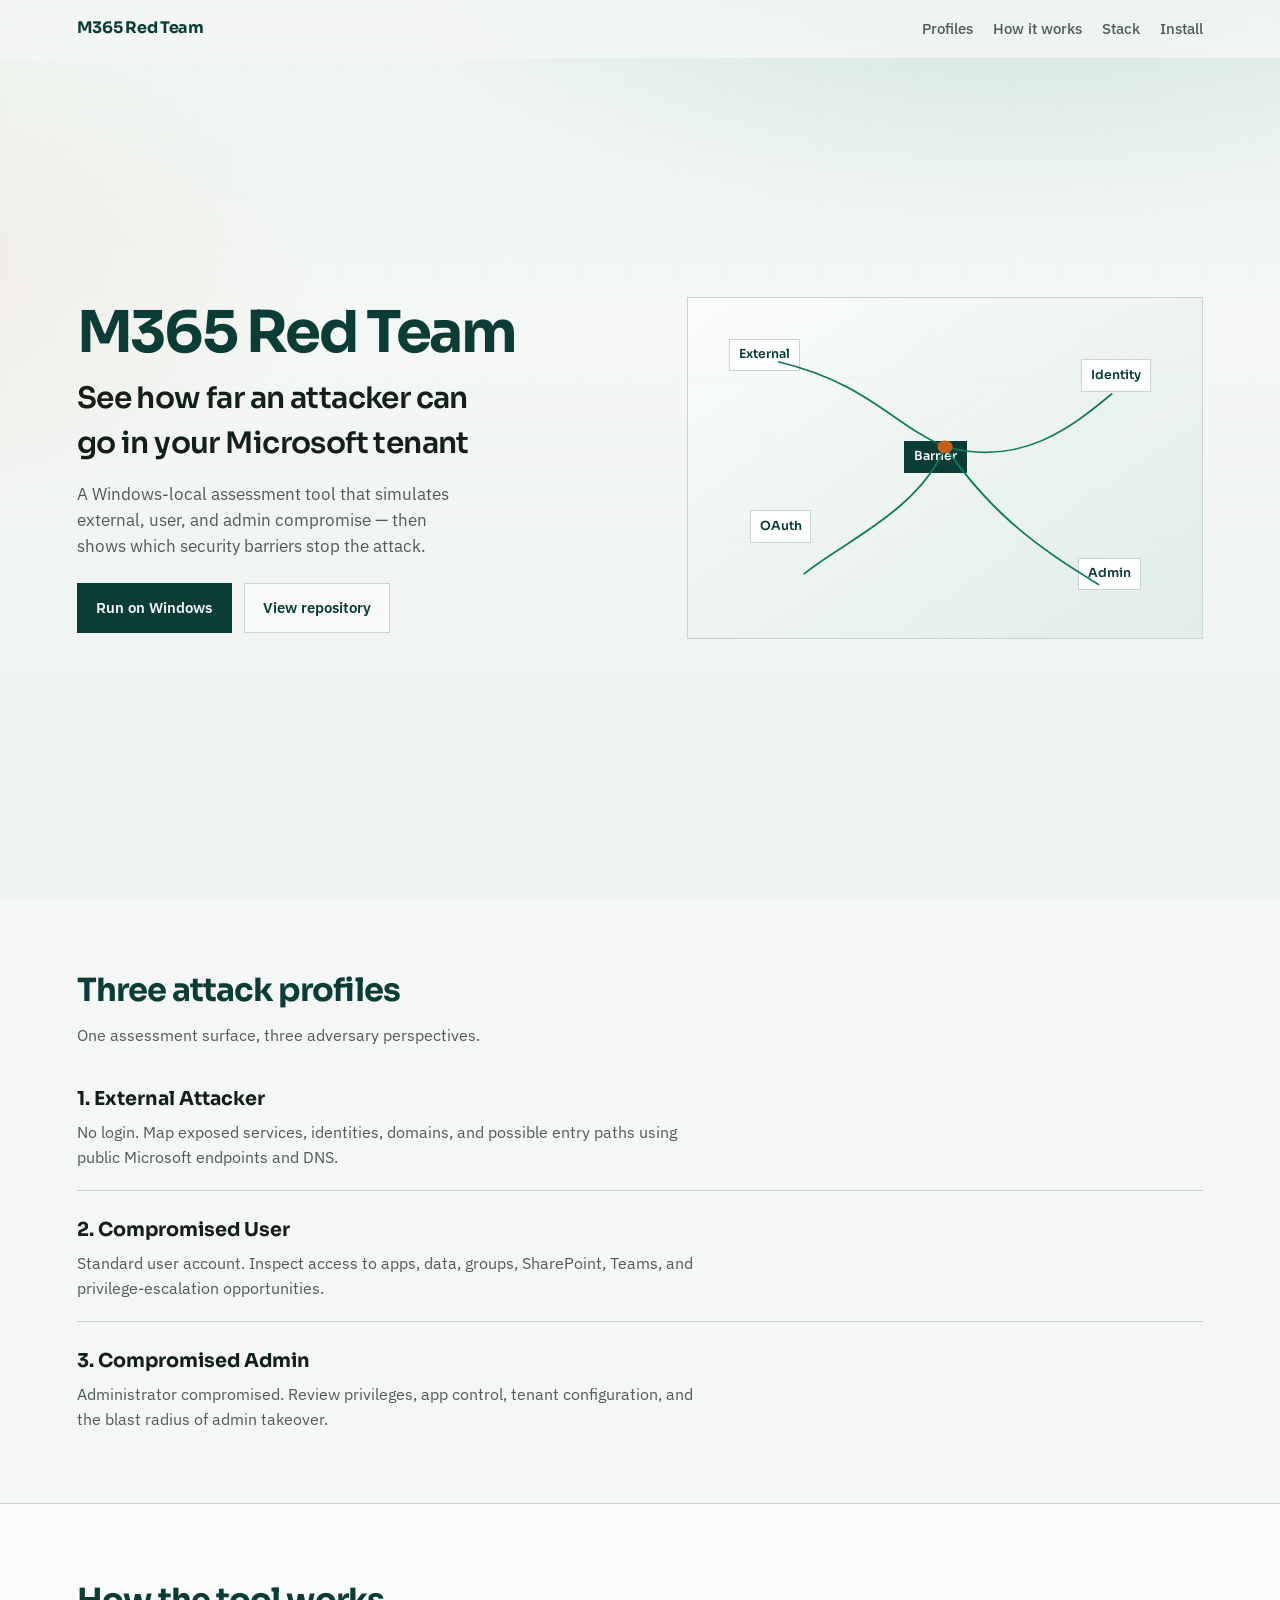
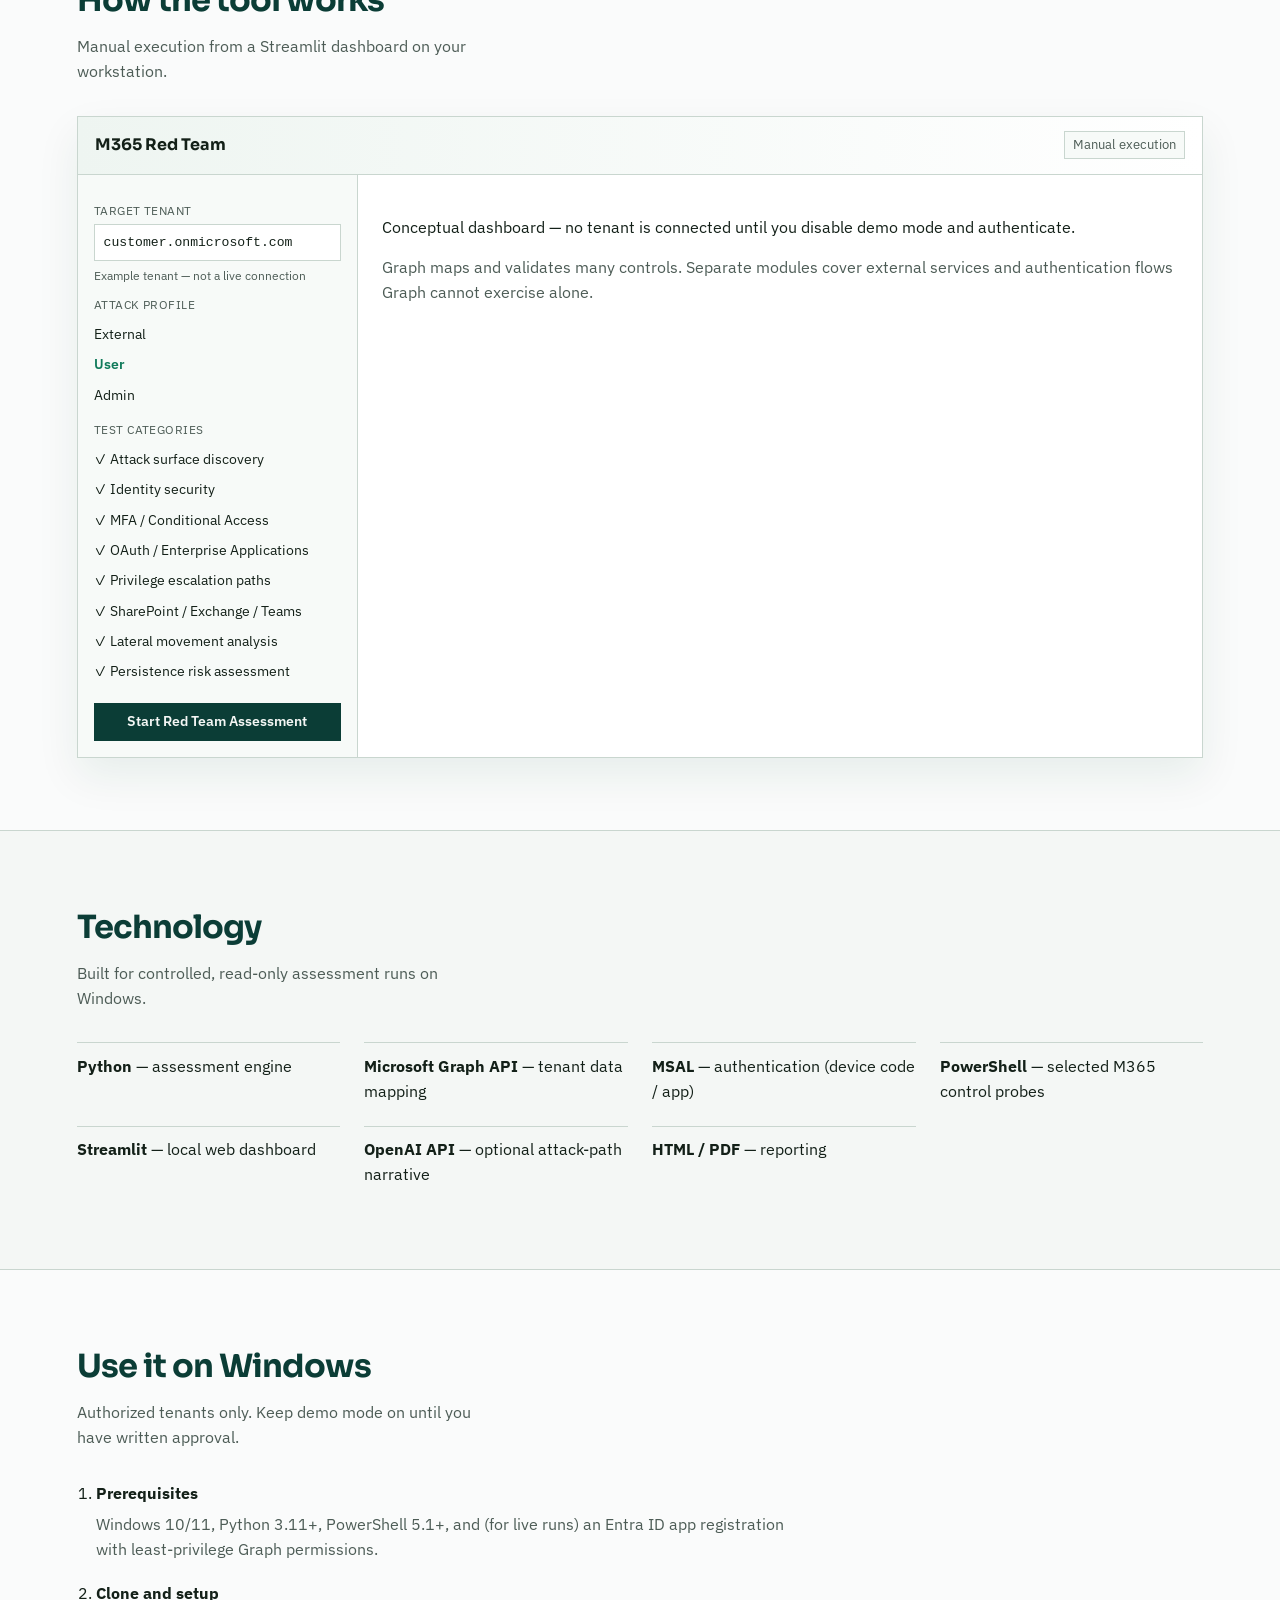
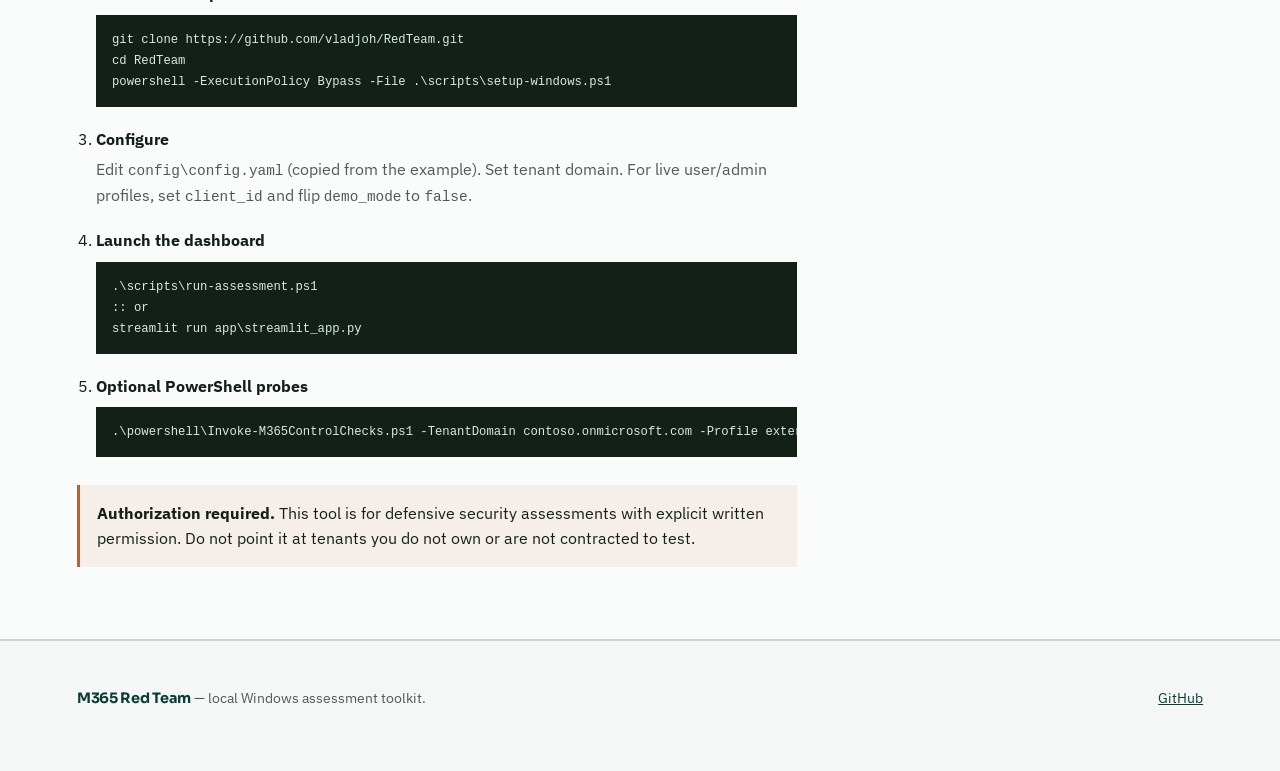
==== docs/index.html @ f0e82fed "Add M365 Red Team assessment tool and GitHub Pages docs Windows-local Streamlit dashboard with Exter" ====
<!DOCTYPE html>
<html lang="en">
<head>
  <meta charset="utf-8" />
  <meta name="viewport" content="width=device-width, initial-scale=1" />
  <title>M365 Red Team — Microsoft 365 Attack-Path Assessment</title>
  <meta name="description" content="Authorized Microsoft 365 red team assessment tool. External, compromised user, and compromised admin perspectives. Runs locally on Windows." />
  <link rel="preconnect" href="https://fonts.googleapis.com" />
  <link rel="preconnect" href="https://fonts.gstatic.com" crossorigin />
  <link href="https://fonts.googleapis.com/css2?family=Sora:wght@500;600;700&family=IBM+Plex+Sans:wght@400;500;600&display=swap" rel="stylesheet" />
  <link rel="stylesheet" href="styles.css" />
</head>
<body>
  <div class="atmosphere" aria-hidden="true"></div>

  <header class="site-header">
    <a class="logo" href="#top">M365 Red Team</a>
    <nav>
      <a href="#profiles">Profiles</a>
      <a href="#how">How it works</a>
      <a href="#stack">Stack</a>
      <a href="#install">Install</a>
    </nav>
  </header>

  <main id="top">
    <section class="hero">
      <div class="hero-copy">
        <p class="brand-mark">M365 Red Team</p>
        <h1>See how far an attacker can go in your Microsoft tenant</h1>
        <p class="lede">
          A Windows-local assessment tool that simulates external, user, and admin compromise —
          then shows which security barriers stop the attack.
        </p>
        <div class="cta-row">
          <a class="btn primary" href="#install">Run on Windows</a>
          <a class="btn ghost" href="https://github.com/vladjoh/RedTeam">View repository</a>
        </div>
      </div>
      <div class="hero-visual" role="img" aria-label="Abstract map of Microsoft 365 attack paths across identity, apps, and collaboration">
        <div class="viz-grid">
          <span class="node n1">External</span>
          <span class="node n2">Identity</span>
          <span class="node n3">OAuth</span>
          <span class="node n4">Admin</span>
          <span class="node n5">Barrier</span>
          <svg class="viz-lines" viewBox="0 0 400 320" preserveAspectRatio="none" aria-hidden="true">
            <path d="M70 60 C140 80, 160 120, 200 140" />
            <path d="M200 140 C260 160, 300 120, 330 90" />
            <path d="M200 140 C180 200, 120 230, 90 260" />
            <path d="M200 140 C240 210, 280 240, 320 270" />
            <circle cx="200" cy="140" r="6" />
          </svg>
        </div>
      </div>
    </section>

    <section id="profiles" class="section">
      <h2>Three attack profiles</h2>
      <p class="section-lede">One assessment surface, three adversary perspectives.</p>
      <div class="profile-rows">
        <article class="profile">
          <h3>1. External Attacker</h3>
          <p>No login. Map exposed services, identities, domains, and possible entry paths using public Microsoft endpoints and DNS.</p>
        </article>
        <article class="profile">
          <h3>2. Compromised User</h3>
          <p>Standard user account. Inspect access to apps, data, groups, SharePoint, Teams, and privilege-escalation opportunities.</p>
        </article>
        <article class="profile">
          <h3>3. Compromised Admin</h3>
          <p>Administrator compromised. Review privileges, app control, tenant configuration, and the blast radius of admin takeover.</p>
        </article>
      </div>
    </section>

    <section id="how" class="section section-alt">
      <h2>How the tool works</h2>
      <p class="section-lede">Manual execution from a Streamlit dashboard on your workstation.</p>
      <div class="dashboard-mock" aria-label="Conceptual dashboard layout">
        <div class="mock-top">
          <strong>M365 Red Team</strong>
          <span class="mock-badge">Manual execution</span>
        </div>
        <div class="mock-body">
          <aside>
            <label>Target tenant</label>
            <div class="mock-input">customer.onmicrosoft.com</div>
            <p class="mock-hint">Example tenant — not a live connection</p>
            <label>Attack profile</label>
            <ul class="mock-profiles">
              <li>External</li>
              <li class="on">User</li>
              <li>Admin</li>
            </ul>
            <label>Test categories</label>
            <ul class="mock-cats">
              <li>✓ Attack surface discovery</li>
              <li>✓ Identity security</li>
              <li>✓ MFA / Conditional Access</li>
              <li>✓ OAuth / Enterprise Applications</li>
              <li>✓ Privilege escalation paths</li>
              <li>✓ SharePoint / Exchange / Teams</li>
              <li>✓ Lateral movement analysis</li>
              <li>✓ Persistence risk assessment</li>
            </ul>
            <div class="mock-cta">Start Red Team Assessment</div>
          </aside>
          <div class="mock-main">
            <p>Conceptual dashboard — no tenant is connected until you disable demo mode and authenticate.</p>
            <p class="muted">Graph maps and validates many controls. Separate modules cover external services and authentication flows Graph cannot exercise alone.</p>
          </div>
        </div>
      </div>
    </section>

    <section id="stack" class="section">
      <h2>Technology</h2>
      <p class="section-lede">Built for controlled, read-only assessment runs on Windows.</p>
      <ul class="tech-list">
        <li><strong>Python</strong> — assessment engine</li>
        <li><strong>Microsoft Graph API</strong> — tenant data mapping</li>
        <li><strong>MSAL</strong> — authentication (device code / app)</li>
        <li><strong>PowerShell</strong> — selected M365 control probes</li>
        <li><strong>Streamlit</strong> — local web dashboard</li>
        <li><strong>OpenAI API</strong> — optional attack-path narrative</li>
        <li><strong>HTML / PDF</strong> — reporting</li>
      </ul>
    </section>

    <section id="install" class="section section-alt">
      <h2>Use it on Windows</h2>
      <p class="section-lede">Authorized tenants only. Keep demo mode on until you have written approval.</p>
      <ol class="steps">
        <li>
          <strong>Prerequisites</strong>
          <p>Windows 10/11, Python 3.11+, PowerShell 5.1+, and (for live runs) an Entra ID app registration with least-privilege Graph permissions.</p>
        </li>
        <li>
          <strong>Clone and setup</strong>
          <pre><code>git clone https://github.com/vladjoh/RedTeam.git
cd RedTeam
powershell -ExecutionPolicy Bypass -File .\scripts\setup-windows.ps1</code></pre>
        </li>
        <li>
          <strong>Configure</strong>
          <p>Edit <code>config\config.yaml</code> (copied from the example). Set tenant domain. For live user/admin profiles, set <code>client_id</code> and flip <code>demo_mode</code> to <code>false</code>.</p>
        </li>
        <li>
          <strong>Launch the dashboard</strong>
          <pre><code>.\scripts\run-assessment.ps1
:: or
streamlit run app\streamlit_app.py</code></pre>
        </li>
        <li>
          <strong>Optional PowerShell probes</strong>
          <pre><code>.\powershell\Invoke-M365ControlChecks.ps1 -TenantDomain contoso.onmicrosoft.com -Profile external</code></pre>
        </li>
      </ol>
      <div class="notice">
        <strong>Authorization required.</strong> This tool is for defensive security assessments with explicit written permission.
        Do not point it at tenants you do not own or are not contracted to test.
      </div>
    </section>
  </main>

  <footer class="site-footer">
    <p><span class="logo">M365 Red Team</span> — local Windows assessment toolkit.</p>
    <p><a href="https://github.com/vladjoh/RedTeam">GitHub</a></p>
  </footer>

  <script src="main.js"></script>
</body>
</html>
---- docs/styles.css ----
:root {
  --ink: #132018;
  --muted: #4d5c56;
  --paper: #f4f7f5;
  --panel: #ffffff;
  --line: #c9d6cf;
  --accent: #0f7a5a;
  --accent-deep: #0b3d36;
  --signal: #c45f1a;
  --hero-wash: #dfece6;
  --shadow: 0 18px 40px rgba(11, 61, 54, 0.08);
  --font-display: "Sora", system-ui, sans-serif;
  --font-body: "IBM Plex Sans", system-ui, sans-serif;
}

*,
*::before,
*::after { box-sizing: border-box; }

html { scroll-behavior: smooth; }

body {
  margin: 0;
  font-family: var(--font-body);
  color: var(--ink);
  background: var(--paper);
  line-height: 1.55;
}

.atmosphere {
  position: fixed;
  inset: 0;
  z-index: -1;
  background:
    radial-gradient(1200px 600px at 80% -10%, rgba(15, 122, 90, 0.16), transparent 55%),
    radial-gradient(900px 500px at -10% 30%, rgba(196, 95, 26, 0.08), transparent 50%),
    linear-gradient(180deg, #eef5f1 0%, var(--paper) 35%, #eef2f0 100%);
  pointer-events: none;
}

.atmosphere::after {
  content: "";
  position: absolute;
  inset: 0;
  opacity: 0.35;
  background-image:
    linear-gradient(rgba(11, 61, 54, 0.04) 1px, transparent 1px),
    linear-gradient(90deg, rgba(11, 61, 54, 0.04) 1px, transparent 1px);
  background-size: 48px 48px;
  mask-image: linear-gradient(180deg, #000 0%, transparent 70%);
}

a { color: var(--accent-deep); }

.site-header {
  display: flex;
  align-items: center;
  justify-content: space-between;
  gap: 1rem;
  padding: 1rem 6vw;
  position: sticky;
  top: 0;
  backdrop-filter: blur(10px);
  background: rgba(244, 247, 245, 0.82);
  border-bottom: 1px solid transparent;
  z-index: 10;
  transition: border-color 0.25s ease, background 0.25s ease;
}

.site-header.is-scrolled {
  border-bottom-color: var(--line);
  background: rgba(244, 247, 245, 0.94);
}

.logo {
  font-family: var(--font-display);
  font-weight: 700;
  text-decoration: none;
  color: var(--accent-deep);
  letter-spacing: -0.02em;
}

.site-header nav {
  display: flex;
  gap: 1.25rem;
  flex-wrap: wrap;
}

.site-header nav a {
  text-decoration: none;
  color: var(--muted);
  font-size: 0.95rem;
  font-weight: 500;
}

.site-header nav a:hover { color: var(--accent-deep); }

.hero {
  min-height: calc(100vh - 4rem);
  display: grid;
  grid-template-columns: 1.05fr 0.95fr;
  gap: 2.5rem;
  align-items: center;
  padding: 3rem 6vw 4rem;
}

.brand-mark {
  font-family: var(--font-display);
  font-weight: 700;
  font-size: clamp(2.4rem, 5vw, 3.6rem);
  letter-spacing: -0.04em;
  color: var(--accent-deep);
  margin: 0 0 0.75rem;
  line-height: 1.05;
  animation: rise 0.7s ease both;
}

.hero h1 {
  font-family: var(--font-display);
  font-size: clamp(1.35rem, 2.4vw, 1.85rem);
  font-weight: 600;
  letter-spacing: -0.02em;
  margin: 0 0 0.85rem;
  max-width: 18ch;
  animation: rise 0.7s ease 0.08s both;
}

.lede {
  font-size: 1.05rem;
  color: var(--muted);
  max-width: 38ch;
  margin: 0 0 1.5rem;
  animation: rise 0.7s ease 0.16s both;
}

.cta-row {
  display: flex;
  flex-wrap: wrap;
  gap: 0.75rem;
  animation: rise 0.7s ease 0.24s both;
}

.btn {
  display: inline-flex;
  align-items: center;
  justify-content: center;
  padding: 0.75rem 1.15rem;
  text-decoration: none;
  font-weight: 600;
  font-size: 0.95rem;
  border: 1px solid transparent;
  transition: transform 0.2s ease, background 0.2s ease, color 0.2s ease;
}

.btn:hover { transform: translateY(-1px); }

.btn.primary {
  background: var(--accent-deep);
  color: #f4f7f5;
}

.btn.primary:hover { background: var(--accent); }

.btn.ghost {
  border-color: var(--line);
  color: var(--accent-deep);
  background: rgba(255, 255, 255, 0.55);
}

.hero-visual {
  min-height: 340px;
  background:
    linear-gradient(145deg, rgba(255, 255, 255, 0.55), rgba(223, 236, 230, 0.9)),
    url("data:image/svg+xml,%3Csvg xmlns='http://www.w3.org/2000/svg' width='160' height='160' viewBox='0 0 160 160'%3E%3Cpath fill='none' stroke='%230b3d36' stroke-opacity='0.08' d='M0 80h160M80 0v160'/%3E%3C/svg%3E");
  border: 1px solid var(--line);
  position: relative;
  overflow: hidden;
  animation: fade-in 1s ease 0.2s both;
}

.viz-grid {
  position: relative;
  height: 100%;
  min-height: 340px;
  padding: 1.5rem;
}

.viz-lines {
  position: absolute;
  inset: 0;
  width: 100%;
  height: 100%;
}

.viz-lines path {
  fill: none;
  stroke: var(--accent);
  stroke-width: 1.5;
  stroke-dasharray: 220;
  stroke-dashoffset: 220;
  animation: draw 1.6s ease forwards 0.4s;
}

.viz-lines circle {
  fill: var(--signal);
  animation: pulse 2.4s ease-in-out infinite;
}

.node {
  position: absolute;
  font-family: var(--font-display);
  font-size: 0.78rem;
  font-weight: 600;
  padding: 0.35rem 0.55rem;
  background: var(--panel);
  border: 1px solid var(--line);
  color: var(--accent-deep);
  animation: rise 0.6s ease both;
}

.n1 { top: 12%; left: 8%; animation-delay: 0.35s; }
.n2 { top: 18%; right: 10%; animation-delay: 0.45s; }
.n3 { bottom: 28%; left: 12%; animation-delay: 0.55s; }
.n4 { bottom: 14%; right: 12%; animation-delay: 0.65s; }
.n5 {
  top: 42%;
  left: 42%;
  background: var(--accent-deep);
  color: #f4f7f5;
  border-color: var(--accent-deep);
  animation-delay: 0.5s;
}

.section {
  padding: 4.5rem 6vw;
}

.section-alt {
  background: rgba(255, 255, 255, 0.55);
  border-block: 1px solid var(--line);
}

.section h2 {
  font-family: var(--font-display);
  font-size: clamp(1.6rem, 3vw, 2rem);
  letter-spacing: -0.03em;
  margin: 0 0 0.5rem;
  color: var(--accent-deep);
}

.section-lede {
  color: var(--muted);
  max-width: 42ch;
  margin: 0 0 2rem;
}

.profile-rows {
  display: grid;
  gap: 1.25rem;
}

.profile {
  padding: 0.25rem 0 1.25rem;
  border-bottom: 1px solid var(--line);
}

.profile:last-child { border-bottom: 0; padding-bottom: 0; }

.profile h3 {
  font-family: var(--font-display);
  font-size: 1.2rem;
  margin: 0 0 0.4rem;
}

.profile p {
  margin: 0;
  color: var(--muted);
  max-width: 62ch;
}

.dashboard-mock {
  border: 1px solid var(--line);
  background: var(--panel);
  box-shadow: var(--shadow);
  overflow: hidden;
}

.mock-top {
  display: flex;
  justify-content: space-between;
  align-items: center;
  gap: 1rem;
  padding: 0.9rem 1.1rem;
  border-bottom: 1px solid var(--line);
  background: linear-gradient(90deg, #eef5f1, #fff);
  font-family: var(--font-display);
}

.mock-badge {
  font-family: var(--font-body);
  font-size: 0.8rem;
  color: var(--muted);
  border: 1px solid var(--line);
  padding: 0.2rem 0.5rem;
  background: #f7faf8;
}

.mock-body {
  display: grid;
  grid-template-columns: 280px 1fr;
  min-height: 320px;
}

.mock-body aside {
  padding: 1rem;
  border-right: 1px solid var(--line);
  background: #f7faf8;
  font-size: 0.9rem;
}

.mock-body label {
  display: block;
  font-size: 0.72rem;
  text-transform: uppercase;
  letter-spacing: 0.04em;
  color: var(--muted);
  margin: 0.7rem 0 0.3rem;
}

.mock-input {
  border: 1px solid var(--line);
  background: #fff;
  padding: 0.45rem 0.55rem;
  font-family: ui-monospace, monospace;
  font-size: 0.82rem;
}

.mock-hint {
  font-size: 0.75rem;
  color: var(--muted);
  margin: 0.35rem 0 0;
}

.mock-profiles,
.mock-cats {
  list-style: none;
  padding: 0;
  margin: 0.25rem 0 0;
}

.mock-profiles li,
.mock-cats li {
  padding: 0.25rem 0;
}

.mock-profiles .on {
  font-weight: 600;
  color: var(--accent);
}

.mock-cta {
  margin-top: 1rem;
  text-align: center;
  background: var(--accent-deep);
  color: #f4f7f5;
  padding: 0.55rem;
  font-weight: 600;
  font-size: 0.85rem;
}

.mock-main {
  padding: 1.5rem;
}

.mock-main .muted { color: var(--muted); }

.tech-list {
  list-style: none;
  padding: 0;
  margin: 0;
  display: grid;
  grid-template-columns: repeat(auto-fit, minmax(220px, 1fr));
  gap: 0.75rem 1.5rem;
}

.tech-list li {
  padding: 0.65rem 0;
  border-top: 1px solid var(--line);
}

.steps {
  margin: 0;
  padding-left: 1.2rem;
  max-width: 720px;
}

.steps li { margin-bottom: 1.25rem; }

.steps p { margin: 0.35rem 0 0; color: var(--muted); }

pre {
  background: #132018;
  color: #d7ebe2;
  padding: 0.9rem 1rem;
  overflow-x: auto;
  font-size: 0.85rem;
  margin: 0.55rem 0 0;
}

code {
  font-family: ui-monospace, "Cascadia Code", monospace;
  font-size: 0.9em;
}

.notice {
  margin-top: 1.75rem;
  padding: 1rem 1.1rem;
  border-left: 3px solid var(--signal);
  background: rgba(196, 95, 26, 0.08);
  max-width: 720px;
}

.site-footer {
  padding: 2rem 6vw 3rem;
  border-top: 1px solid var(--line);
  display: flex;
  justify-content: space-between;
  gap: 1rem;
  flex-wrap: wrap;
  color: var(--muted);
  font-size: 0.9rem;
}

.site-footer .logo { color: var(--accent-deep); }

@keyframes rise {
  from { opacity: 0; transform: translateY(12px); }
  to { opacity: 1; transform: translateY(0); }
}

@keyframes fade-in {
  from { opacity: 0; }
  to { opacity: 1; }
}

@keyframes draw {
  to { stroke-dashoffset: 0; }
}

@keyframes pulse {
  0%, 100% { transform: scale(1); opacity: 1; }
  50% { transform: scale(1.35); opacity: 0.7; }
}

@media (max-width: 900px) {
  .hero {
    grid-template-columns: 1fr;
    min-height: auto;
    padding-top: 2rem;
  }
  .hero h1 { max-width: none; }
  .mock-body { grid-template-columns: 1fr; }
  .mock-body aside { border-right: 0; border-bottom: 1px solid var(--line); }
}

@media (max-width: 600px) {
  .site-header { padding: 0.85rem 5vw; }
  .site-header nav { display: none; }
  .hero, .section, .site-footer { padding-left: 5vw; padding-right: 5vw; }
}
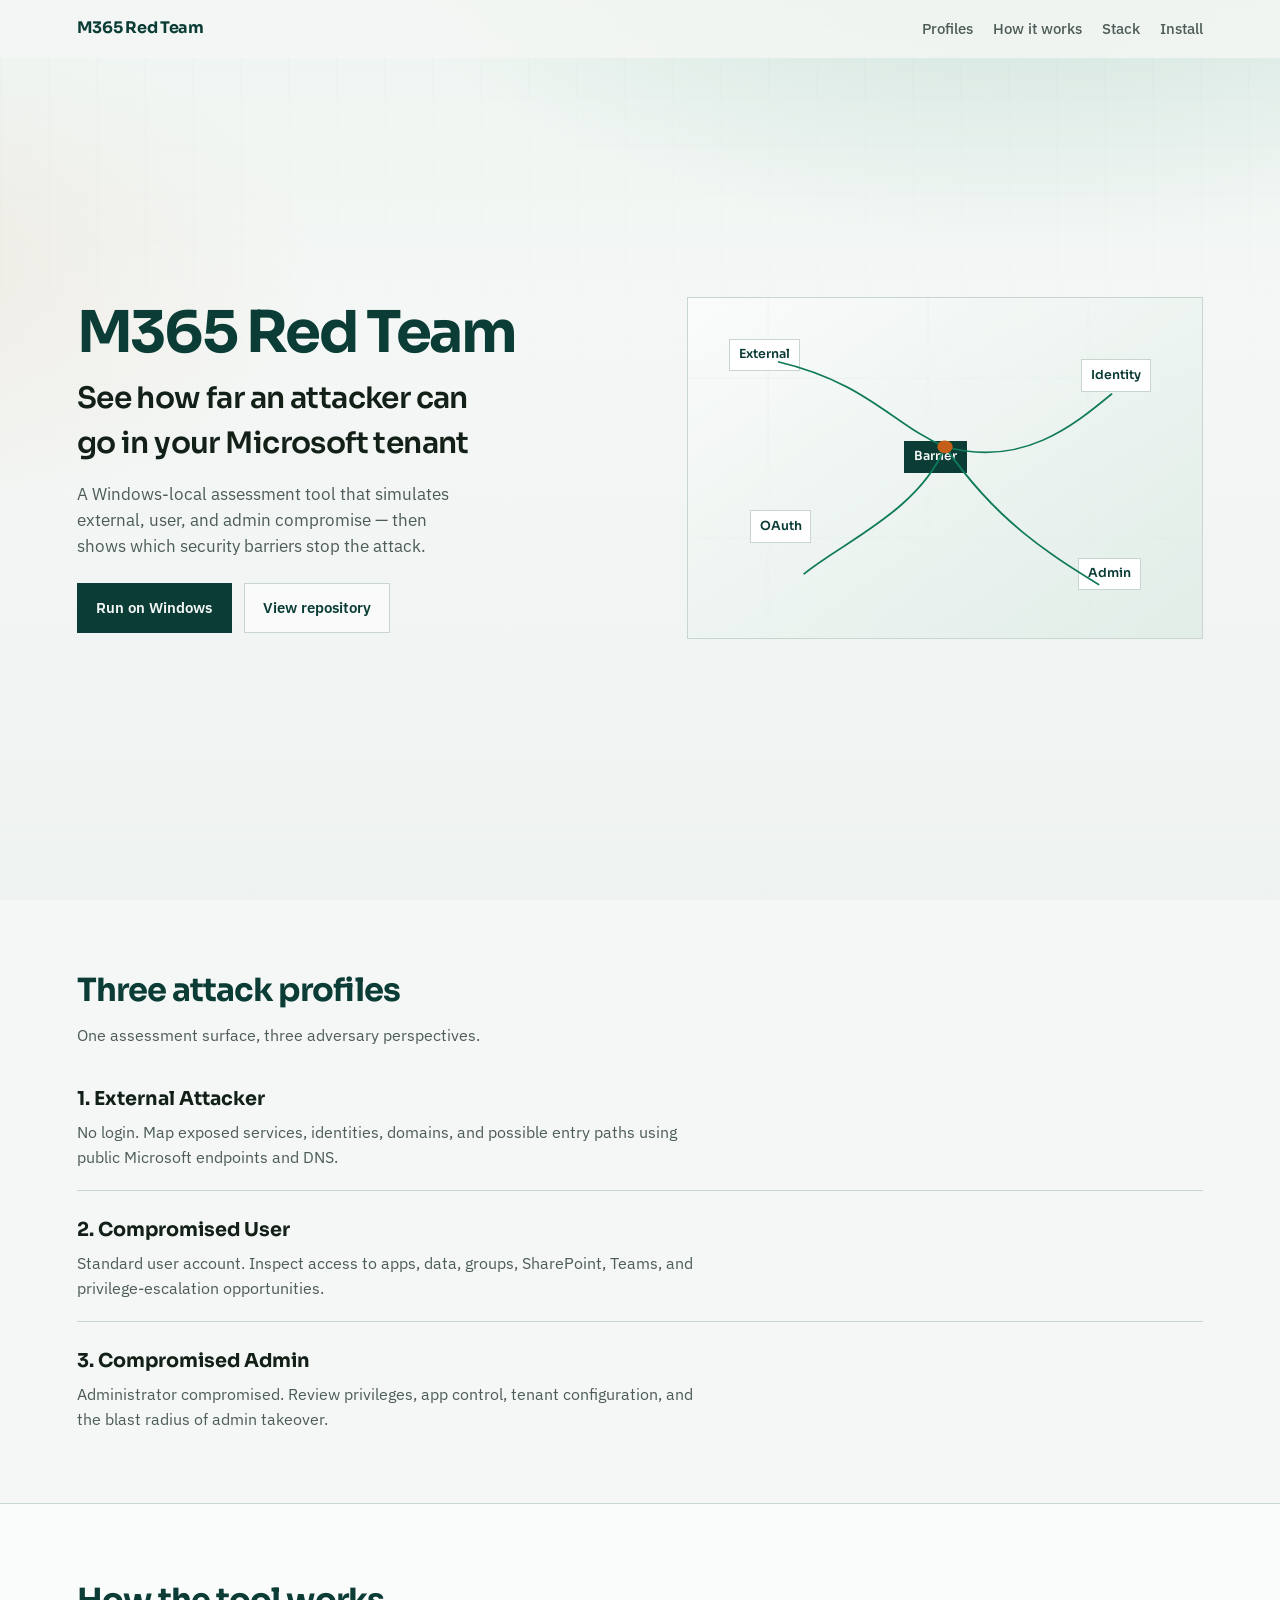
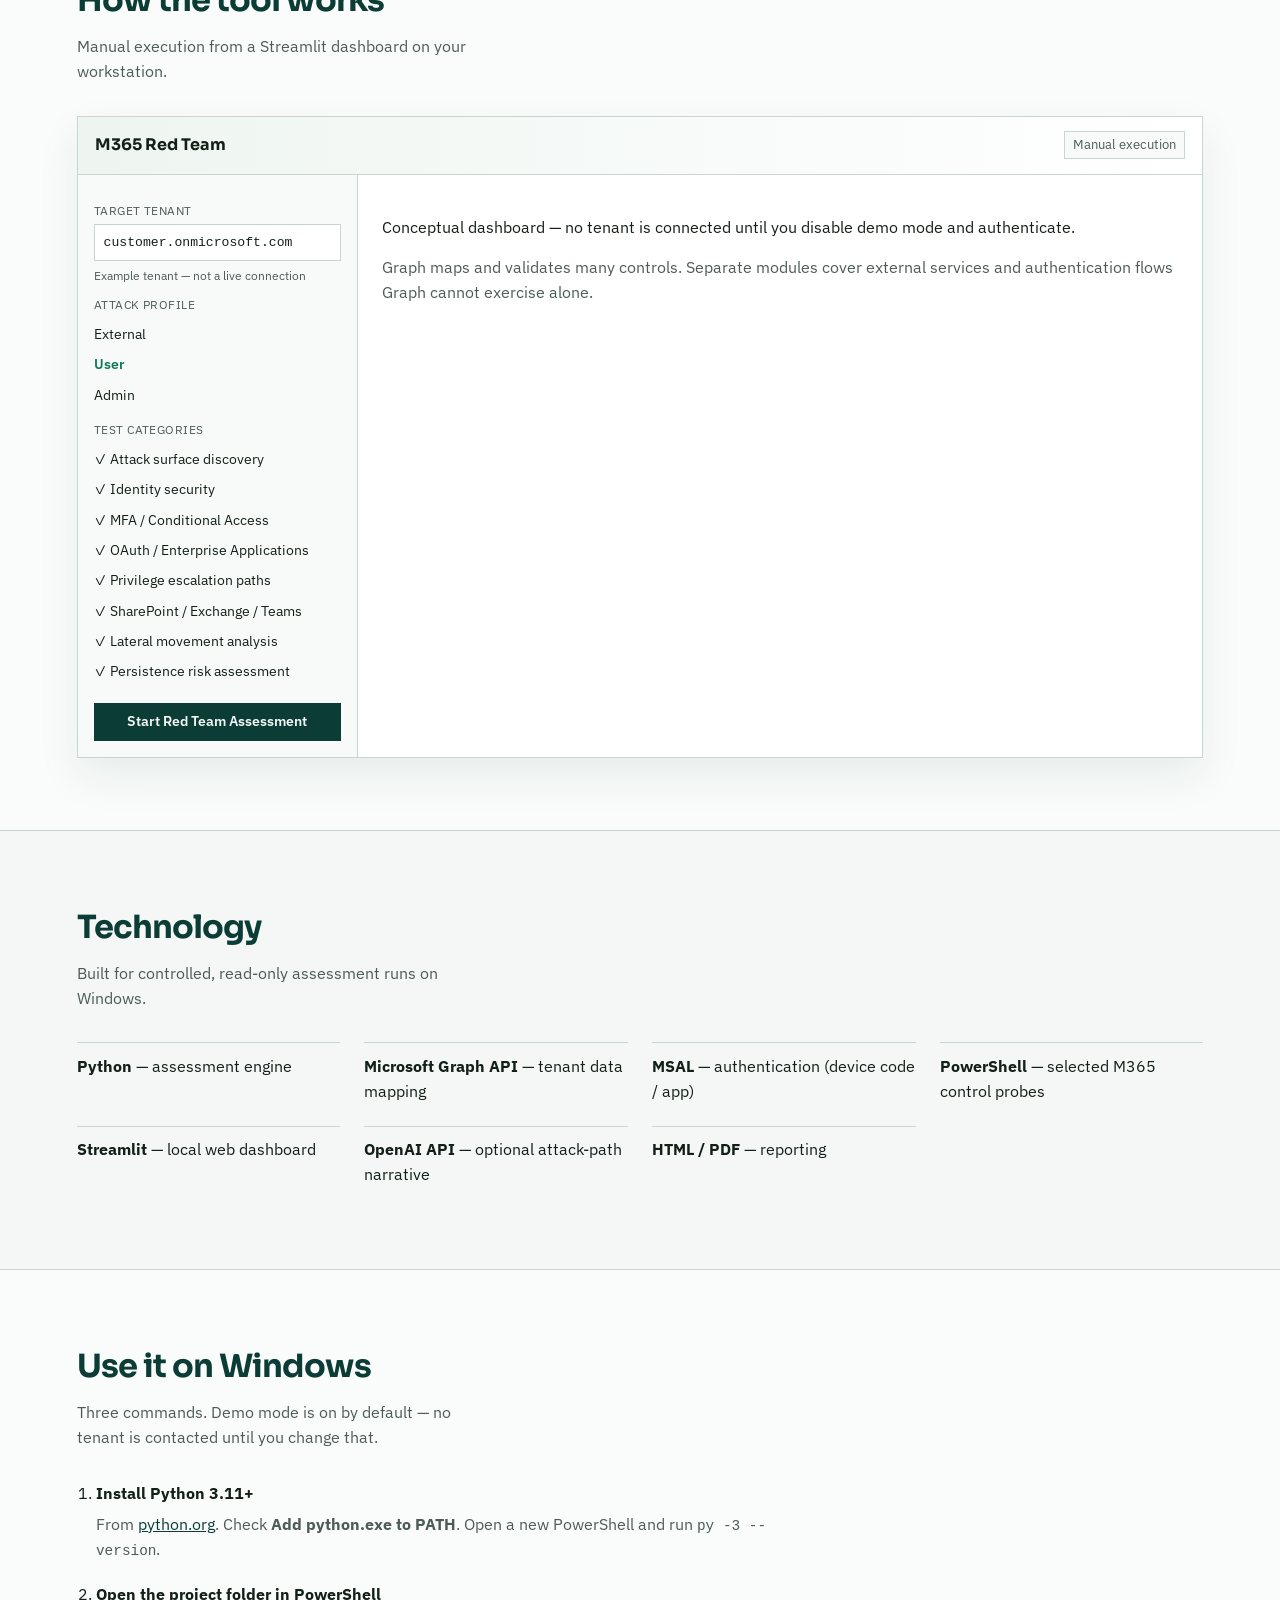
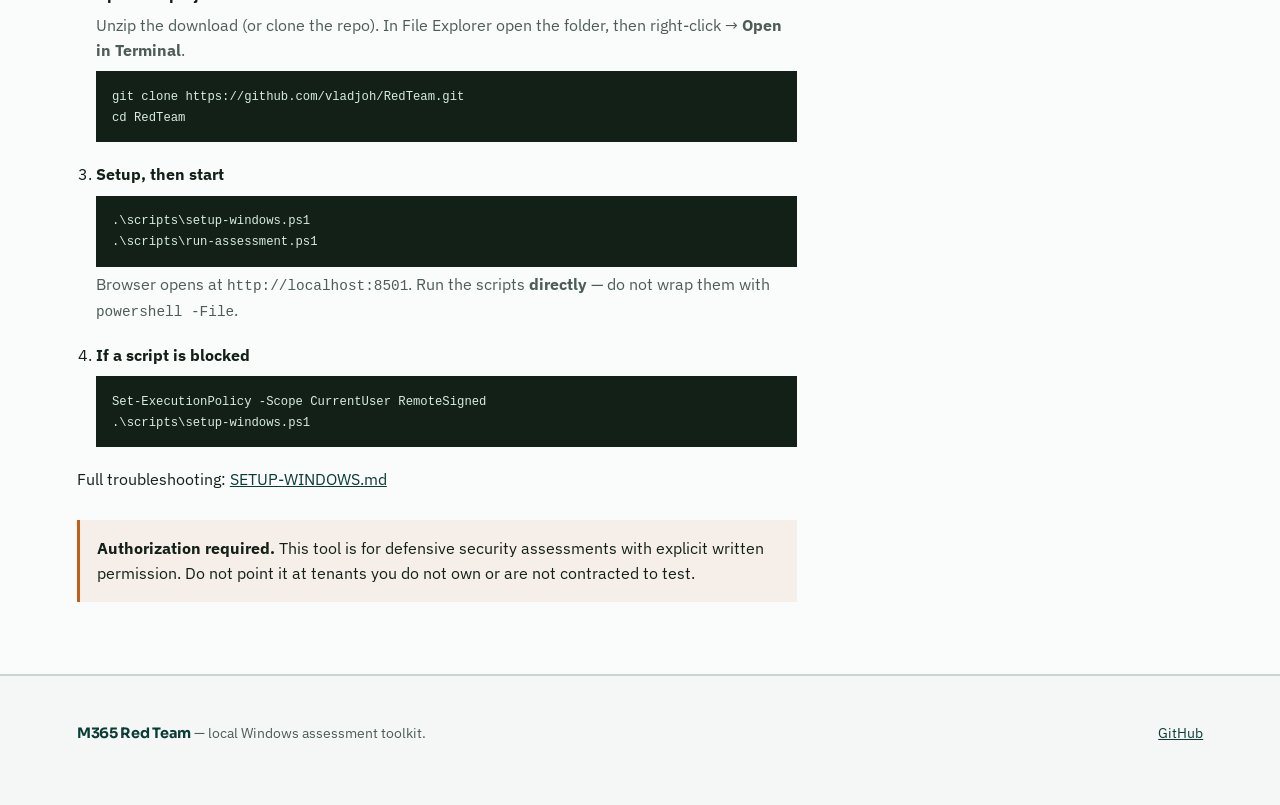
==== commit dde6aac9: "Fix Windows setup scripts and deploy real GitHub Pages site - Rewrite setup/run scripts as ASCII + U" ====
--- a/docs/index.html
+++ b/docs/index.html
@@ -130,33 +130,31 @@
 
     <section id="install" class="section section-alt">
       <h2>Use it on Windows</h2>
-      <p class="section-lede">Authorized tenants only. Keep demo mode on until you have written approval.</p>
+      <p class="section-lede">Three commands. Demo mode is on by default — no tenant is contacted until you change that.</p>
       <ol class="steps">
         <li>
-          <strong>Prerequisites</strong>
-          <p>Windows 10/11, Python 3.11+, PowerShell 5.1+, and (for live runs) an Entra ID app registration with least-privilege Graph permissions.</p>
+          <strong>Install Python 3.11+</strong>
+          <p>From <a href="https://www.python.org/downloads/windows/">python.org</a>. Check <strong>Add python.exe to PATH</strong>. Open a new PowerShell and run <code>py -3 --version</code>.</p>
         </li>
         <li>
-          <strong>Clone and setup</strong>
+          <strong>Open the project folder in PowerShell</strong>
+          <p>Unzip the download (or clone the repo). In File Explorer open the folder, then right-click → <strong>Open in Terminal</strong>.</p>
           <pre><code>git clone https://github.com/vladjoh/RedTeam.git
-cd RedTeam
-powershell -ExecutionPolicy Bypass -File .\scripts\setup-windows.ps1</code></pre>
+cd RedTeam</code></pre>
         </li>
         <li>
-          <strong>Configure</strong>
-          <p>Edit <code>config\config.yaml</code> (copied from the example). Set tenant domain. For live user/admin profiles, set <code>client_id</code> and flip <code>demo_mode</code> to <code>false</code>.</p>
+          <strong>Setup, then start</strong>
+          <pre><code>.\scripts\setup-windows.ps1
+.\scripts\run-assessment.ps1</code></pre>
+          <p>Browser opens at <code>http://localhost:8501</code>. Run the scripts <strong>directly</strong> — do not wrap them with <code>powershell -File</code>.</p>
         </li>
         <li>
-          <strong>Launch the dashboard</strong>
-          <pre><code>.\scripts\run-assessment.ps1
-:: or
-streamlit run app\streamlit_app.py</code></pre>
-        </li>
-        <li>
-          <strong>Optional PowerShell probes</strong>
-          <pre><code>.\powershell\Invoke-M365ControlChecks.ps1 -TenantDomain contoso.onmicrosoft.com -Profile external</code></pre>
+          <strong>If a script is blocked</strong>
+          <pre><code>Set-ExecutionPolicy -Scope CurrentUser RemoteSigned
+.\scripts\setup-windows.ps1</code></pre>
         </li>
       </ol>
+      <p>Full troubleshooting: <a href="https://github.com/vladjoh/RedTeam/blob/main/SETUP-WINDOWS.md">SETUP-WINDOWS.md</a></p>
       <div class="notice">
         <strong>Authorization required.</strong> This tool is for defensive security assessments with explicit written permission.
         Do not point it at tenants you do not own or are not contracted to test.
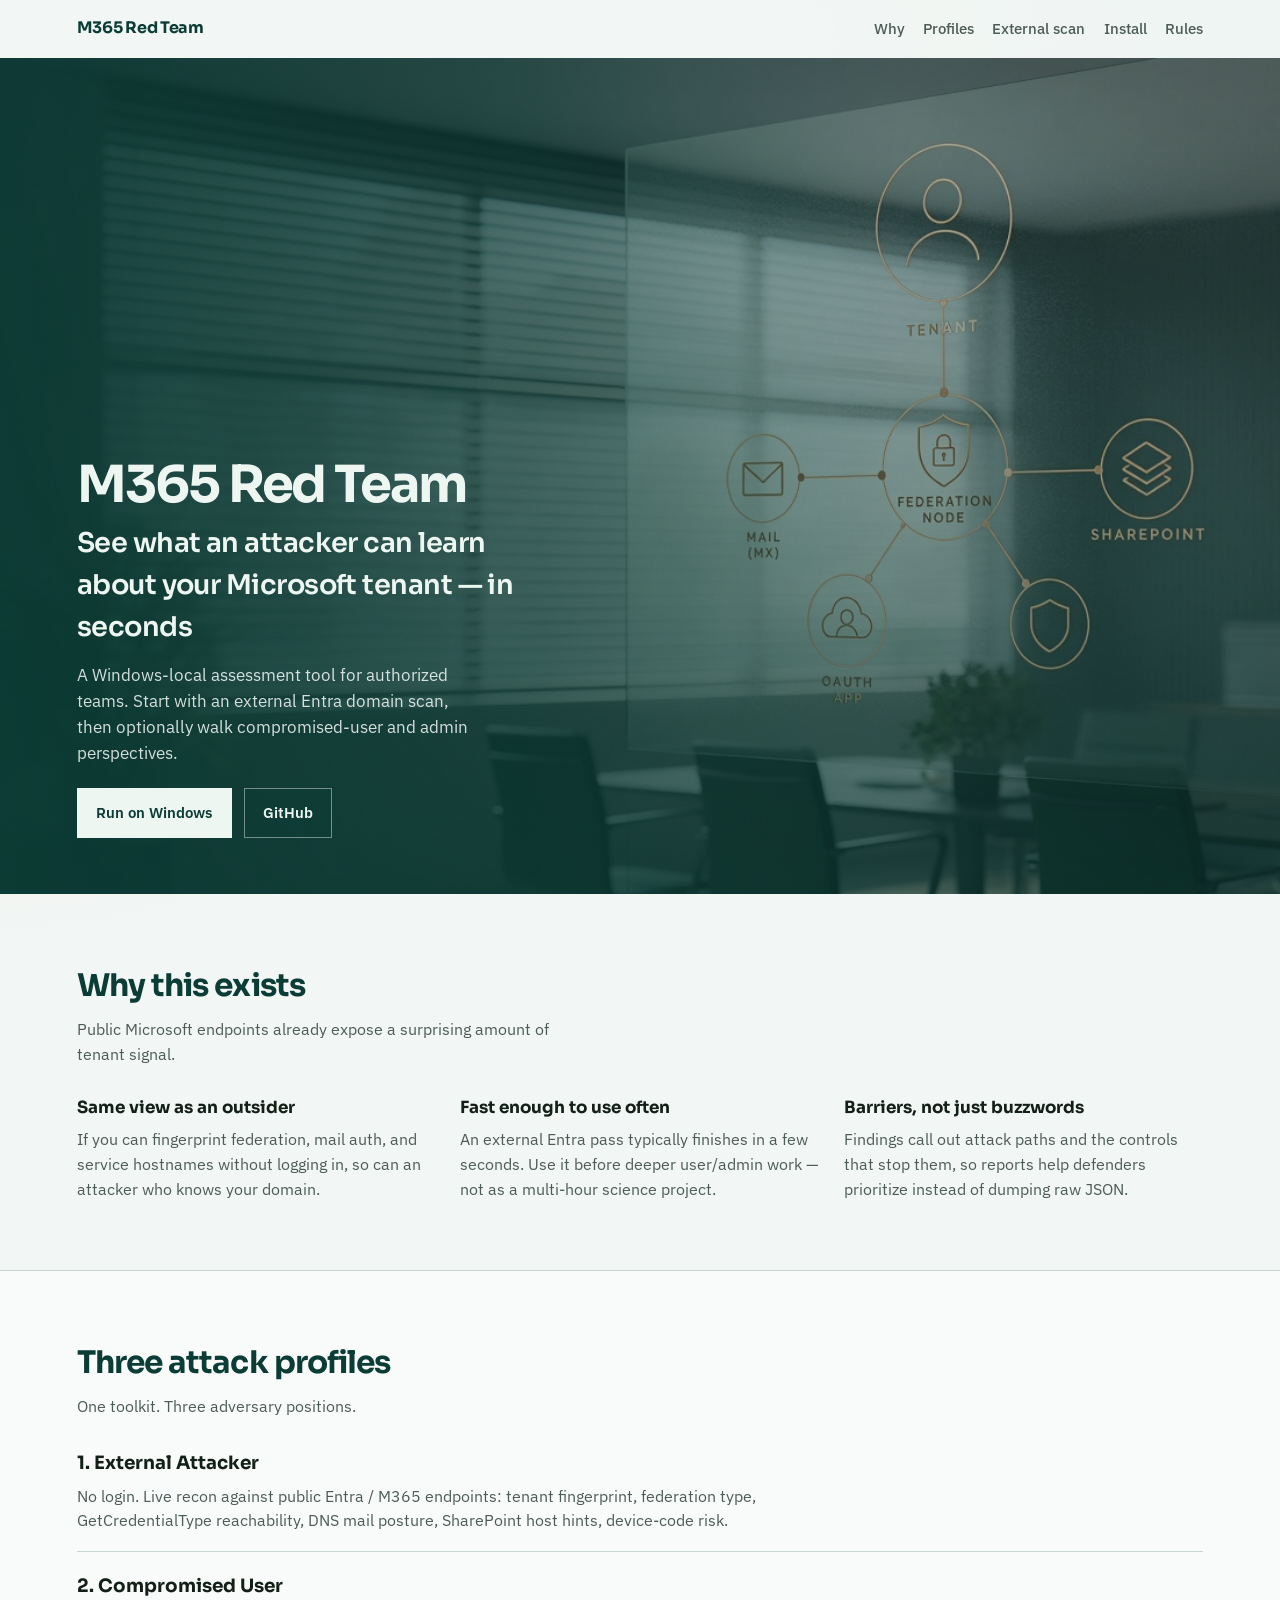
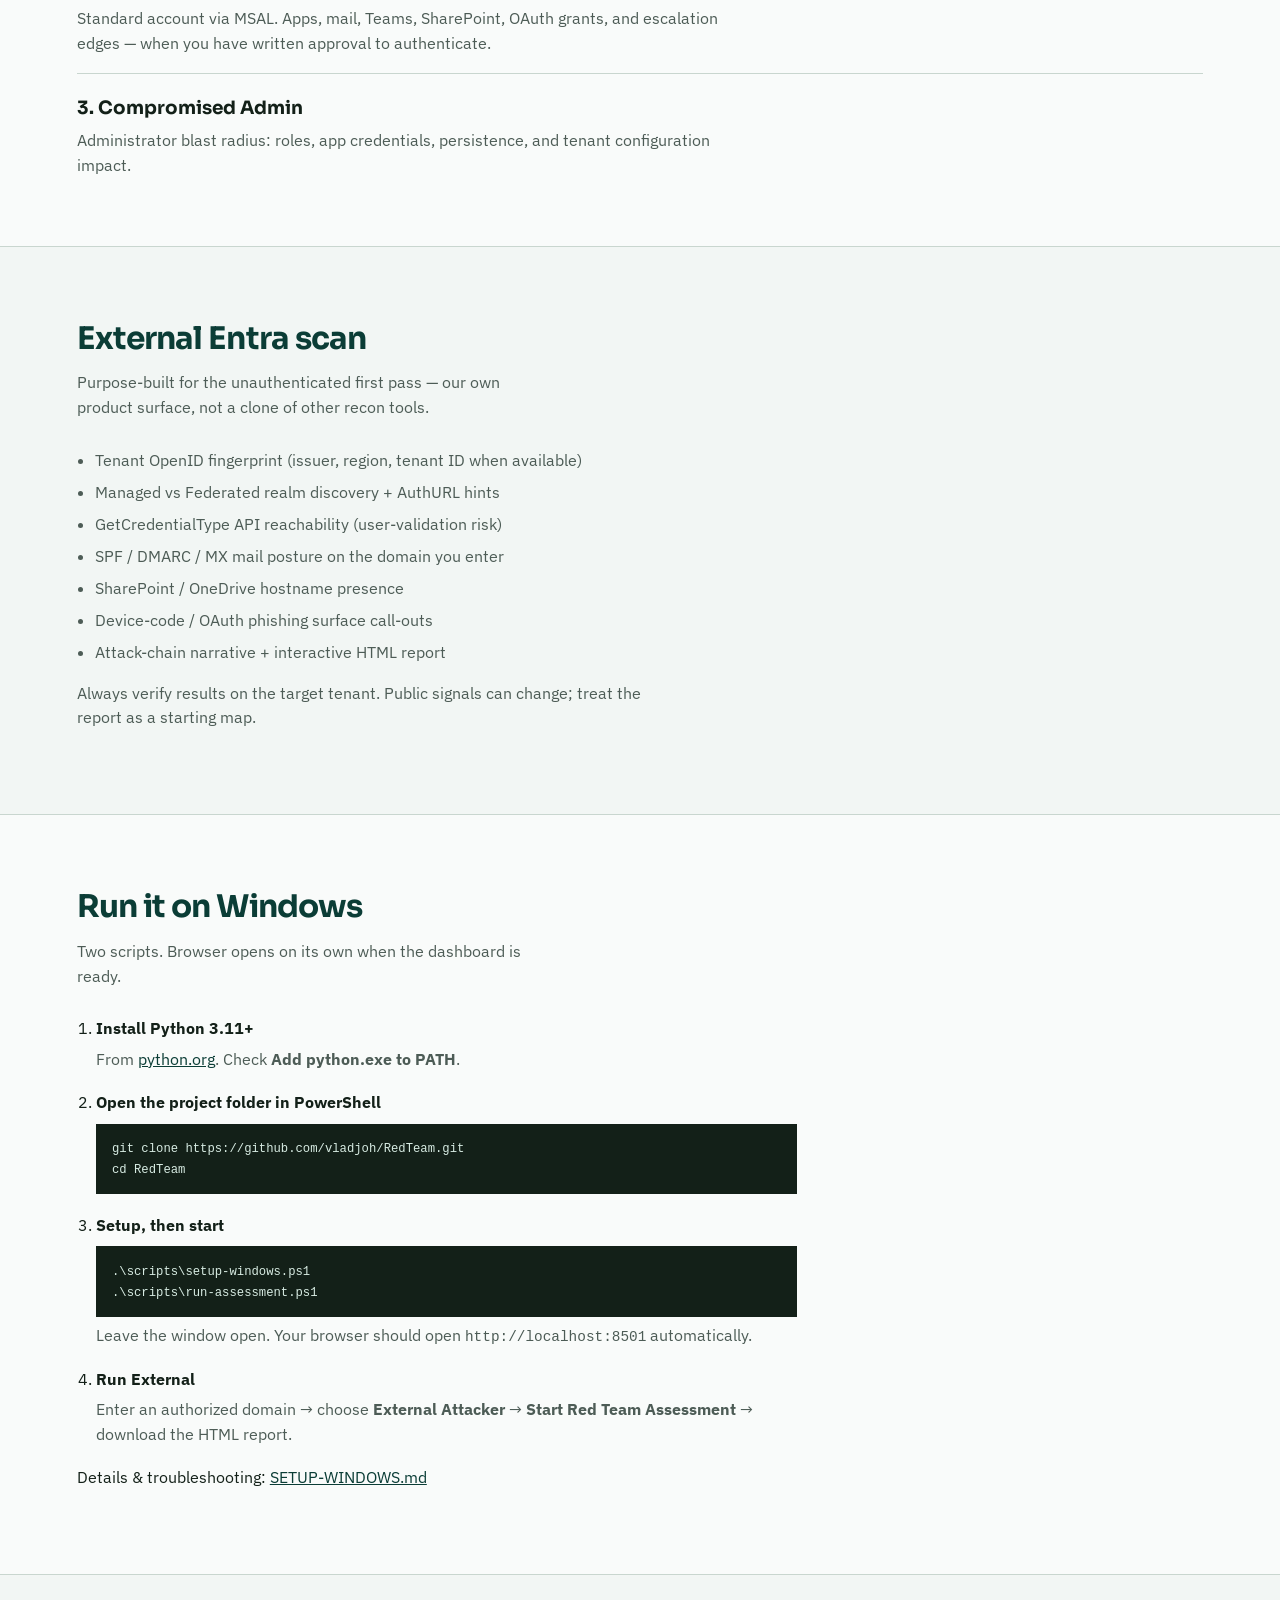
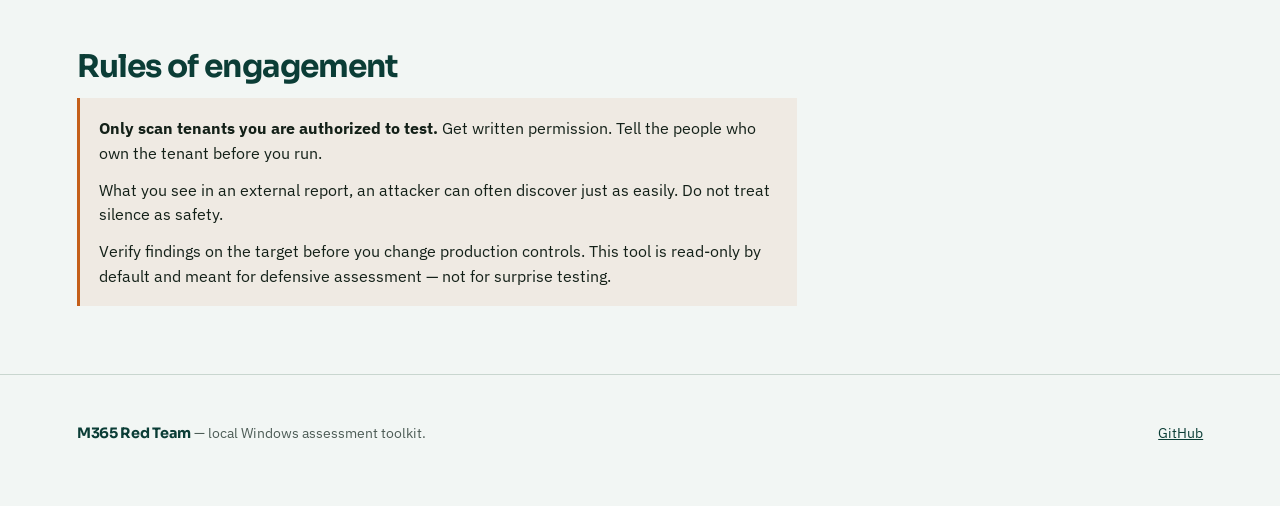
==== commit 2414646d: "Upgrade external Entra scan, reports, Pages, and auto-open browser Add a live unauthenticated Entra/" ====
--- a/docs/index.html
+++ b/docs/index.html
@@ -3,142 +3,107 @@
 <head>
   <meta charset="utf-8" />
   <meta name="viewport" content="width=device-width, initial-scale=1" />
-  <title>M365 Red Team — Microsoft 365 Attack-Path Assessment</title>
-  <meta name="description" content="Authorized Microsoft 365 red team assessment tool. External, compromised user, and compromised admin perspectives. Runs locally on Windows." />
+  <title>M365 Red Team — See what an attacker can learn about your Entra tenant</title>
+  <meta name="description" content="Authorized Microsoft 365 / Entra red team toolkit for Windows. External Entra scans in seconds, plus compromised user and admin profiles. Verify findings. Notify stakeholders." />
   <link rel="preconnect" href="https://fonts.googleapis.com" />
   <link rel="preconnect" href="https://fonts.gstatic.com" crossorigin />
   <link href="https://fonts.googleapis.com/css2?family=Sora:wght@500;600;700&family=IBM+Plex+Sans:wght@400;500;600&display=swap" rel="stylesheet" />
   <link rel="stylesheet" href="styles.css" />
 </head>
 <body>
-  <div class="atmosphere" aria-hidden="true"></div>
-
   <header class="site-header">
     <a class="logo" href="#top">M365 Red Team</a>
     <nav>
+      <a href="#why">Why</a>
       <a href="#profiles">Profiles</a>
-      <a href="#how">How it works</a>
-      <a href="#stack">Stack</a>
+      <a href="#external">External scan</a>
       <a href="#install">Install</a>
+      <a href="#rules">Rules</a>
     </nav>
   </header>
 
   <main id="top">
     <section class="hero">
+      <div class="hero-media" role="img" aria-label="Operations board mapping an Entra identity footprint">
+        <img src="assets/hero-entra-map.jpg" alt="" width="1280" height="720" />
+      </div>
       <div class="hero-copy">
         <p class="brand-mark">M365 Red Team</p>
-        <h1>See how far an attacker can go in your Microsoft tenant</h1>
+        <h1>See what an attacker can learn about your Microsoft tenant — in seconds</h1>
         <p class="lede">
-          A Windows-local assessment tool that simulates external, user, and admin compromise —
-          then shows which security barriers stop the attack.
+          A Windows-local assessment tool for authorized teams. Start with an external Entra domain scan,
+          then optionally walk compromised-user and admin perspectives.
         </p>
         <div class="cta-row">
           <a class="btn primary" href="#install">Run on Windows</a>
-          <a class="btn ghost" href="https://github.com/vladjoh/RedTeam">View repository</a>
-        </div>
-      </div>
-      <div class="hero-visual" role="img" aria-label="Abstract map of Microsoft 365 attack paths across identity, apps, and collaboration">
-        <div class="viz-grid">
-          <span class="node n1">External</span>
-          <span class="node n2">Identity</span>
-          <span class="node n3">OAuth</span>
-          <span class="node n4">Admin</span>
-          <span class="node n5">Barrier</span>
-          <svg class="viz-lines" viewBox="0 0 400 320" preserveAspectRatio="none" aria-hidden="true">
-            <path d="M70 60 C140 80, 160 120, 200 140" />
-            <path d="M200 140 C260 160, 300 120, 330 90" />
-            <path d="M200 140 C180 200, 120 230, 90 260" />
-            <path d="M200 140 C240 210, 280 240, 320 270" />
-            <circle cx="200" cy="140" r="6" />
-          </svg>
+          <a class="btn ghost" href="https://github.com/vladjoh/RedTeam">GitHub</a>
         </div>
       </div>
     </section>
 
-    <section id="profiles" class="section">
-      <h2>Three attack profiles</h2>
-      <p class="section-lede">One assessment surface, three adversary perspectives.</p>
-      <div class="profile-rows">
-        <article class="profile">
-          <h3>1. External Attacker</h3>
-          <p>No login. Map exposed services, identities, domains, and possible entry paths using public Microsoft endpoints and DNS.</p>
+    <section id="why" class="section">
+      <h2>Why this exists</h2>
+      <p class="section-lede">Public Microsoft endpoints already expose a surprising amount of tenant signal.</p>
+      <div class="why-grid">
+        <article>
+          <h3>Same view as an outsider</h3>
+          <p>If you can fingerprint federation, mail auth, and service hostnames without logging in, so can an attacker who knows your domain.</p>
         </article>
-        <article class="profile">
-          <h3>2. Compromised User</h3>
-          <p>Standard user account. Inspect access to apps, data, groups, SharePoint, Teams, and privilege-escalation opportunities.</p>
+        <article>
+          <h3>Fast enough to use often</h3>
+          <p>An external Entra pass typically finishes in a few seconds. Use it before deeper user/admin work — not as a multi-hour science project.</p>
         </article>
-        <article class="profile">
-          <h3>3. Compromised Admin</h3>
-          <p>Administrator compromised. Review privileges, app control, tenant configuration, and the blast radius of admin takeover.</p>
+        <article>
+          <h3>Barriers, not just buzzwords</h3>
+          <p>Findings call out attack paths and the controls that stop them, so reports help defenders prioritize instead of dumping raw JSON.</p>
         </article>
       </div>
     </section>
 
-    <section id="how" class="section section-alt">
-      <h2>How the tool works</h2>
-      <p class="section-lede">Manual execution from a Streamlit dashboard on your workstation.</p>
-      <div class="dashboard-mock" aria-label="Conceptual dashboard layout">
-        <div class="mock-top">
-          <strong>M365 Red Team</strong>
-          <span class="mock-badge">Manual execution</span>
-        </div>
-        <div class="mock-body">
-          <aside>
-            <label>Target tenant</label>
-            <div class="mock-input">customer.onmicrosoft.com</div>
-            <p class="mock-hint">Example tenant — not a live connection</p>
-            <label>Attack profile</label>
-            <ul class="mock-profiles">
-              <li>External</li>
-              <li class="on">User</li>
-              <li>Admin</li>
-            </ul>
-            <label>Test categories</label>
-            <ul class="mock-cats">
-              <li>✓ Attack surface discovery</li>
-              <li>✓ Identity security</li>
-              <li>✓ MFA / Conditional Access</li>
-              <li>✓ OAuth / Enterprise Applications</li>
-              <li>✓ Privilege escalation paths</li>
-              <li>✓ SharePoint / Exchange / Teams</li>
-              <li>✓ Lateral movement analysis</li>
-              <li>✓ Persistence risk assessment</li>
-            </ul>
-            <div class="mock-cta">Start Red Team Assessment</div>
-          </aside>
-          <div class="mock-main">
-            <p>Conceptual dashboard — no tenant is connected until you disable demo mode and authenticate.</p>
-            <p class="muted">Graph maps and validates many controls. Separate modules cover external services and authentication flows Graph cannot exercise alone.</p>
-          </div>
-        </div>
+    <section id="profiles" class="section section-alt">
+      <h2>Three attack profiles</h2>
+      <p class="section-lede">One toolkit. Three adversary positions.</p>
+      <div class="profile-rows">
+        <article class="profile">
+          <h3>1. External Attacker</h3>
+          <p>No login. Live recon against public Entra / M365 endpoints: tenant fingerprint, federation type, GetCredentialType reachability, DNS mail posture, SharePoint host hints, device-code risk.</p>
+        </article>
+        <article class="profile">
+          <h3>2. Compromised User</h3>
+          <p>Standard account via MSAL. Apps, mail, Teams, SharePoint, OAuth grants, and escalation edges — when you have written approval to authenticate.</p>
+        </article>
+        <article class="profile">
+          <h3>3. Compromised Admin</h3>
+          <p>Administrator blast radius: roles, app credentials, persistence, and tenant configuration impact.</p>
+        </article>
       </div>
     </section>
 
-    <section id="stack" class="section">
-      <h2>Technology</h2>
-      <p class="section-lede">Built for controlled, read-only assessment runs on Windows.</p>
-      <ul class="tech-list">
-        <li><strong>Python</strong> — assessment engine</li>
-        <li><strong>Microsoft Graph API</strong> — tenant data mapping</li>
-        <li><strong>MSAL</strong> — authentication (device code / app)</li>
-        <li><strong>PowerShell</strong> — selected M365 control probes</li>
-        <li><strong>Streamlit</strong> — local web dashboard</li>
-        <li><strong>OpenAI API</strong> — optional attack-path narrative</li>
-        <li><strong>HTML / PDF</strong> — reporting</li>
+    <section id="external" class="section">
+      <h2>External Entra scan</h2>
+      <p class="section-lede">Purpose-built for the unauthenticated first pass — our own product surface, not a clone of other recon tools.</p>
+      <ul class="check-list">
+        <li>Tenant OpenID fingerprint (issuer, region, tenant ID when available)</li>
+        <li>Managed vs Federated realm discovery + AuthURL hints</li>
+        <li>GetCredentialType API reachability (user-validation risk)</li>
+        <li>SPF / DMARC / MX mail posture on the domain you enter</li>
+        <li>SharePoint / OneDrive hostname presence</li>
+        <li>Device-code / OAuth phishing surface call-outs</li>
+        <li>Attack-chain narrative + interactive HTML report</li>
       </ul>
+      <p class="fine">Always verify results on the target tenant. Public signals can change; treat the report as a starting map.</p>
     </section>
 
     <section id="install" class="section section-alt">
-      <h2>Use it on Windows</h2>
-      <p class="section-lede">Three commands. Demo mode is on by default — no tenant is contacted until you change that.</p>
+      <h2>Run it on Windows</h2>
+      <p class="section-lede">Two scripts. Browser opens on its own when the dashboard is ready.</p>
       <ol class="steps">
         <li>
           <strong>Install Python 3.11+</strong>
-          <p>From <a href="https://www.python.org/downloads/windows/">python.org</a>. Check <strong>Add python.exe to PATH</strong>. Open a new PowerShell and run <code>py -3 --version</code>.</p>
+          <p>From <a href="https://www.python.org/downloads/windows/">python.org</a>. Check <strong>Add python.exe to PATH</strong>.</p>
         </li>
         <li>
           <strong>Open the project folder in PowerShell</strong>
-          <p>Unzip the download (or clone the repo). In File Explorer open the folder, then right-click → <strong>Open in Terminal</strong>.</p>
           <pre><code>git clone https://github.com/vladjoh/RedTeam.git
 cd RedTeam</code></pre>
         </li>
@@ -146,18 +111,22 @@
           <strong>Setup, then start</strong>
           <pre><code>.\scripts\setup-windows.ps1
 .\scripts\run-assessment.ps1</code></pre>
-          <p>Browser opens at <code>http://localhost:8501</code>. Run the scripts <strong>directly</strong> — do not wrap them with <code>powershell -File</code>.</p>
+          <p>Leave the window open. Your browser should open <code>http://localhost:8501</code> automatically.</p>
         </li>
         <li>
-          <strong>If a script is blocked</strong>
-          <pre><code>Set-ExecutionPolicy -Scope CurrentUser RemoteSigned
-.\scripts\setup-windows.ps1</code></pre>
+          <strong>Run External</strong>
+          <p>Enter an authorized domain → choose <strong>External Attacker</strong> → <strong>Start Red Team Assessment</strong> → download the HTML report.</p>
         </li>
       </ol>
-      <p>Full troubleshooting: <a href="https://github.com/vladjoh/RedTeam/blob/main/SETUP-WINDOWS.md">SETUP-WINDOWS.md</a></p>
+      <p>Details &amp; troubleshooting: <a href="https://github.com/vladjoh/RedTeam/blob/main/SETUP-WINDOWS.md">SETUP-WINDOWS.md</a></p>
+    </section>
+
+    <section id="rules" class="section">
+      <h2>Rules of engagement</h2>
       <div class="notice">
-        <strong>Authorization required.</strong> This tool is for defensive security assessments with explicit written permission.
-        Do not point it at tenants you do not own or are not contracted to test.
+        <p><strong>Only scan tenants you are authorized to test.</strong> Get written permission. Tell the people who own the tenant before you run.</p>
+        <p>What you see in an external report, an attacker can often discover just as easily. Do not treat silence as safety.</p>
+        <p>Verify findings on the target before you change production controls. This tool is read-only by default and meant for defensive assessment — not for surprise testing.</p>
       </div>
     </section>
   </main>
@@ -166,7 +135,6 @@
     <p><span class="logo">M365 Red Team</span> — local Windows assessment toolkit.</p>
     <p><a href="https://github.com/vladjoh/RedTeam">GitHub</a></p>
   </footer>
-
   <script src="main.js"></script>
 </body>
 </html>
--- a/docs/styles.css
+++ b/docs/styles.css
@@ -1,53 +1,27 @@
 :root {
   --ink: #132018;
   --muted: #4d5c56;
-  --paper: #f4f7f5;
+  --paper: #f2f6f4;
   --panel: #ffffff;
   --line: #c9d6cf;
   --accent: #0f7a5a;
   --accent-deep: #0b3d36;
   --signal: #c45f1a;
-  --hero-wash: #dfece6;
-  --shadow: 0 18px 40px rgba(11, 61, 54, 0.08);
   --font-display: "Sora", system-ui, sans-serif;
   --font-body: "IBM Plex Sans", system-ui, sans-serif;
 }
 
-*,
-*::before,
-*::after { box-sizing: border-box; }
-
+*, *::before, *::after { box-sizing: border-box; }
 html { scroll-behavior: smooth; }
-
 body {
   margin: 0;
   font-family: var(--font-body);
   color: var(--ink);
-  background: var(--paper);
+  background:
+    radial-gradient(900px 420px at 100% 0%, rgba(15, 122, 90, 0.12), transparent 55%),
+    radial-gradient(700px 380px at 0% 20%, rgba(196, 95, 26, 0.06), transparent 50%),
+    var(--paper);
   line-height: 1.55;
-}
-
-.atmosphere {
-  position: fixed;
-  inset: 0;
-  z-index: -1;
-  background:
-    radial-gradient(1200px 600px at 80% -10%, rgba(15, 122, 90, 0.16), transparent 55%),
-    radial-gradient(900px 500px at -10% 30%, rgba(196, 95, 26, 0.08), transparent 50%),
-    linear-gradient(180deg, #eef5f1 0%, var(--paper) 35%, #eef2f0 100%);
-  pointer-events: none;
-}
-
-.atmosphere::after {
-  content: "";
-  position: absolute;
-  inset: 0;
-  opacity: 0.35;
-  background-image:
-    linear-gradient(rgba(11, 61, 54, 0.04) 1px, transparent 1px),
-    linear-gradient(90deg, rgba(11, 61, 54, 0.04) 1px, transparent 1px);
-  background-size: 48px 48px;
-  mask-image: linear-gradient(180deg, #000 0%, transparent 70%);
 }
 
 a { color: var(--accent-deep); }
@@ -60,18 +34,13 @@
   padding: 1rem 6vw;
   position: sticky;
   top: 0;
+  z-index: 10;
   backdrop-filter: blur(10px);
-  background: rgba(244, 247, 245, 0.82);
+  background: rgba(242, 246, 244, 0.88);
   border-bottom: 1px solid transparent;
-  z-index: 10;
-  transition: border-color 0.25s ease, background 0.25s ease;
-}
-
-.site-header.is-scrolled {
-  border-bottom-color: var(--line);
-  background: rgba(244, 247, 245, 0.94);
-}
-
+  transition: border-color 0.25s ease;
+}
+.site-header.is-scrolled { border-bottom-color: var(--line); }
 .logo {
   font-family: var(--font-display);
   font-weight: 700;
@@ -79,57 +48,78 @@
   color: var(--accent-deep);
   letter-spacing: -0.02em;
 }
-
-.site-header nav {
-  display: flex;
-  gap: 1.25rem;
-  flex-wrap: wrap;
-}
-
+.site-header nav { display: flex; gap: 1.15rem; flex-wrap: wrap; }
 .site-header nav a {
   text-decoration: none;
   color: var(--muted);
   font-size: 0.95rem;
   font-weight: 500;
 }
-
 .site-header nav a:hover { color: var(--accent-deep); }
 
 .hero {
   min-height: calc(100vh - 4rem);
   display: grid;
-  grid-template-columns: 1.05fr 0.95fr;
-  gap: 2.5rem;
-  align-items: center;
-  padding: 3rem 6vw 4rem;
+  align-items: end;
+  position: relative;
+  overflow: hidden;
+}
+
+.hero-media {
+  position: absolute;
+  inset: 0;
+  z-index: 0;
+}
+.hero-media img {
+  width: 100%;
+  height: 100%;
+  object-fit: cover;
+  object-position: center;
+  display: block;
+  animation: fade-in 1.1s ease both;
+}
+.hero-media::after {
+  content: "";
+  position: absolute;
+  inset: 0;
+  background:
+    linear-gradient(90deg, rgba(11, 61, 54, 0.82) 0%, rgba(11, 61, 54, 0.55) 42%, rgba(11, 61, 54, 0.18) 70%, rgba(11, 61, 54, 0.08) 100%),
+    linear-gradient(180deg, rgba(11, 61, 54, 0.15) 0%, rgba(11, 61, 54, 0.55) 100%);
+}
+
+.hero-copy {
+  position: relative;
+  z-index: 1;
+  padding: 4.5rem 6vw 3.5rem;
+  max-width: 720px;
+  color: #eef6f2;
 }
 
 .brand-mark {
   font-family: var(--font-display);
   font-weight: 700;
-  font-size: clamp(2.4rem, 5vw, 3.6rem);
+  font-size: clamp(2.2rem, 4.5vw, 3.2rem);
   letter-spacing: -0.04em;
-  color: var(--accent-deep);
-  margin: 0 0 0.75rem;
+  margin: 0 0 0.65rem;
   line-height: 1.05;
   animation: rise 0.7s ease both;
 }
 
 .hero h1 {
   font-family: var(--font-display);
-  font-size: clamp(1.35rem, 2.4vw, 1.85rem);
+  font-size: clamp(1.25rem, 2.2vw, 1.7rem);
   font-weight: 600;
   letter-spacing: -0.02em;
   margin: 0 0 0.85rem;
-  max-width: 18ch;
+  max-width: 22ch;
   animation: rise 0.7s ease 0.08s both;
 }
 
 .lede {
   font-size: 1.05rem;
-  color: var(--muted);
-  max-width: 38ch;
-  margin: 0 0 1.5rem;
+  color: rgba(238, 246, 242, 0.88);
+  max-width: 40ch;
+  margin: 0 0 1.4rem;
   animation: rise 0.7s ease 0.16s both;
 }
 
@@ -149,255 +139,72 @@
   font-weight: 600;
   font-size: 0.95rem;
   border: 1px solid transparent;
-  transition: transform 0.2s ease, background 0.2s ease, color 0.2s ease;
-}
-
+  transition: transform 0.2s ease, background 0.2s ease;
+}
 .btn:hover { transform: translateY(-1px); }
-
-.btn.primary {
-  background: var(--accent-deep);
-  color: #f4f7f5;
-}
-
-.btn.primary:hover { background: var(--accent); }
-
+.btn.primary { background: #eef6f2; color: var(--accent-deep); }
+.btn.primary:hover { background: #fff; }
 .btn.ghost {
-  border-color: var(--line);
-  color: var(--accent-deep);
-  background: rgba(255, 255, 255, 0.55);
-}
-
-.hero-visual {
-  min-height: 340px;
-  background:
-    linear-gradient(145deg, rgba(255, 255, 255, 0.55), rgba(223, 236, 230, 0.9)),
-    url("data:image/svg+xml,%3Csvg xmlns='http://www.w3.org/2000/svg' width='160' height='160' viewBox='0 0 160 160'%3E%3Cpath fill='none' stroke='%230b3d36' stroke-opacity='0.08' d='M0 80h160M80 0v160'/%3E%3C/svg%3E");
-  border: 1px solid var(--line);
-  position: relative;
-  overflow: hidden;
-  animation: fade-in 1s ease 0.2s both;
-}
-
-.viz-grid {
-  position: relative;
-  height: 100%;
-  min-height: 340px;
-  padding: 1.5rem;
-}
-
-.viz-lines {
-  position: absolute;
-  inset: 0;
-  width: 100%;
-  height: 100%;
-}
-
-.viz-lines path {
-  fill: none;
-  stroke: var(--accent);
-  stroke-width: 1.5;
-  stroke-dasharray: 220;
-  stroke-dashoffset: 220;
-  animation: draw 1.6s ease forwards 0.4s;
-}
-
-.viz-lines circle {
-  fill: var(--signal);
-  animation: pulse 2.4s ease-in-out infinite;
-}
-
-.node {
-  position: absolute;
-  font-family: var(--font-display);
-  font-size: 0.78rem;
-  font-weight: 600;
-  padding: 0.35rem 0.55rem;
-  background: var(--panel);
-  border: 1px solid var(--line);
-  color: var(--accent-deep);
-  animation: rise 0.6s ease both;
-}
-
-.n1 { top: 12%; left: 8%; animation-delay: 0.35s; }
-.n2 { top: 18%; right: 10%; animation-delay: 0.45s; }
-.n3 { bottom: 28%; left: 12%; animation-delay: 0.55s; }
-.n4 { bottom: 14%; right: 12%; animation-delay: 0.65s; }
-.n5 {
-  top: 42%;
-  left: 42%;
-  background: var(--accent-deep);
-  color: #f4f7f5;
-  border-color: var(--accent-deep);
-  animation-delay: 0.5s;
-}
-
-.section {
-  padding: 4.5rem 6vw;
-}
-
+  border-color: rgba(238, 246, 242, 0.45);
+  color: #eef6f2;
+  background: rgba(11, 61, 54, 0.25);
+}
+
+.section { padding: 4.25rem 6vw; }
 .section-alt {
   background: rgba(255, 255, 255, 0.55);
   border-block: 1px solid var(--line);
 }
-
 .section h2 {
   font-family: var(--font-display);
-  font-size: clamp(1.6rem, 3vw, 2rem);
+  font-size: clamp(1.55rem, 2.8vw, 1.95rem);
   letter-spacing: -0.03em;
-  margin: 0 0 0.5rem;
+  margin: 0 0 0.45rem;
   color: var(--accent-deep);
 }
-
 .section-lede {
   color: var(--muted);
-  max-width: 42ch;
-  margin: 0 0 2rem;
-}
-
-.profile-rows {
+  max-width: 48ch;
+  margin: 0 0 1.75rem;
+}
+
+.why-grid {
   display: grid;
-  gap: 1.25rem;
-}
-
+  grid-template-columns: repeat(3, 1fr);
+  gap: 1.5rem;
+}
+.why-grid h3 {
+  font-family: var(--font-display);
+  font-size: 1.05rem;
+  margin: 0 0 0.4rem;
+}
+.why-grid p { margin: 0; color: var(--muted); }
+
+.profile-rows { display: grid; gap: 1.1rem; }
 .profile {
-  padding: 0.25rem 0 1.25rem;
+  padding: 0.15rem 0 1.1rem;
   border-bottom: 1px solid var(--line);
 }
-
 .profile:last-child { border-bottom: 0; padding-bottom: 0; }
-
 .profile h3 {
   font-family: var(--font-display);
-  font-size: 1.2rem;
-  margin: 0 0 0.4rem;
-}
-
-.profile p {
+  font-size: 1.15rem;
+  margin: 0 0 0.35rem;
+}
+.profile p { margin: 0; color: var(--muted); max-width: 68ch; }
+
+.check-list {
   margin: 0;
-  color: var(--muted);
-  max-width: 62ch;
-}
-
-.dashboard-mock {
-  border: 1px solid var(--line);
-  background: var(--panel);
-  box-shadow: var(--shadow);
-  overflow: hidden;
-}
-
-.mock-top {
-  display: flex;
-  justify-content: space-between;
-  align-items: center;
-  gap: 1rem;
-  padding: 0.9rem 1.1rem;
-  border-bottom: 1px solid var(--line);
-  background: linear-gradient(90deg, #eef5f1, #fff);
-  font-family: var(--font-display);
-}
-
-.mock-badge {
-  font-family: var(--font-body);
-  font-size: 0.8rem;
-  color: var(--muted);
-  border: 1px solid var(--line);
-  padding: 0.2rem 0.5rem;
-  background: #f7faf8;
-}
-
-.mock-body {
-  display: grid;
-  grid-template-columns: 280px 1fr;
-  min-height: 320px;
-}
-
-.mock-body aside {
-  padding: 1rem;
-  border-right: 1px solid var(--line);
-  background: #f7faf8;
-  font-size: 0.9rem;
-}
-
-.mock-body label {
-  display: block;
-  font-size: 0.72rem;
-  text-transform: uppercase;
-  letter-spacing: 0.04em;
-  color: var(--muted);
-  margin: 0.7rem 0 0.3rem;
-}
-
-.mock-input {
-  border: 1px solid var(--line);
-  background: #fff;
-  padding: 0.45rem 0.55rem;
-  font-family: ui-monospace, monospace;
-  font-size: 0.82rem;
-}
-
-.mock-hint {
-  font-size: 0.75rem;
-  color: var(--muted);
-  margin: 0.35rem 0 0;
-}
-
-.mock-profiles,
-.mock-cats {
-  list-style: none;
-  padding: 0;
-  margin: 0.25rem 0 0;
-}
-
-.mock-profiles li,
-.mock-cats li {
-  padding: 0.25rem 0;
-}
-
-.mock-profiles .on {
-  font-weight: 600;
-  color: var(--accent);
-}
-
-.mock-cta {
-  margin-top: 1rem;
-  text-align: center;
-  background: var(--accent-deep);
-  color: #f4f7f5;
-  padding: 0.55rem;
-  font-weight: 600;
-  font-size: 0.85rem;
-}
-
-.mock-main {
-  padding: 1.5rem;
-}
-
-.mock-main .muted { color: var(--muted); }
-
-.tech-list {
-  list-style: none;
-  padding: 0;
-  margin: 0;
-  display: grid;
-  grid-template-columns: repeat(auto-fit, minmax(220px, 1fr));
-  gap: 0.75rem 1.5rem;
-}
-
-.tech-list li {
-  padding: 0.65rem 0;
-  border-top: 1px solid var(--line);
-}
-
-.steps {
-  margin: 0;
-  padding-left: 1.2rem;
-  max-width: 720px;
-}
-
-.steps li { margin-bottom: 1.25rem; }
-
+  padding-left: 1.15rem;
+  max-width: 640px;
+  color: var(--muted);
+}
+.check-list li { margin-bottom: 0.45rem; }
+.fine { color: var(--muted); margin-top: 1rem; max-width: 60ch; }
+
+.steps { margin: 0; padding-left: 1.2rem; max-width: 720px; }
+.steps li { margin-bottom: 1.15rem; }
 .steps p { margin: 0.35rem 0 0; color: var(--muted); }
-
 pre {
   background: #132018;
   color: #d7ebe2;
@@ -406,19 +213,16 @@
   font-size: 0.85rem;
   margin: 0.55rem 0 0;
 }
-
-code {
-  font-family: ui-monospace, "Cascadia Code", monospace;
-  font-size: 0.9em;
-}
+code { font-family: ui-monospace, "Cascadia Code", monospace; font-size: 0.9em; }
 
 .notice {
-  margin-top: 1.75rem;
-  padding: 1rem 1.1rem;
+  max-width: 720px;
+  padding: 1.1rem 1.2rem;
   border-left: 3px solid var(--signal);
   background: rgba(196, 95, 26, 0.08);
-  max-width: 720px;
-}
+}
+.notice p { margin: 0 0 0.75rem; }
+.notice p:last-child { margin-bottom: 0; }
 
 .site-footer {
   padding: 2rem 6vw 3rem;
@@ -430,41 +234,24 @@
   color: var(--muted);
   font-size: 0.9rem;
 }
-
 .site-footer .logo { color: var(--accent-deep); }
 
 @keyframes rise {
-  from { opacity: 0; transform: translateY(12px); }
+  from { opacity: 0; transform: translateY(14px); }
   to { opacity: 1; transform: translateY(0); }
 }
-
 @keyframes fade-in {
-  from { opacity: 0; }
-  to { opacity: 1; }
-}
-
-@keyframes draw {
-  to { stroke-dashoffset: 0; }
-}
-
-@keyframes pulse {
-  0%, 100% { transform: scale(1); opacity: 1; }
-  50% { transform: scale(1.35); opacity: 0.7; }
+  from { opacity: 0; transform: scale(1.02); }
+  to { opacity: 1; transform: scale(1); }
 }
 
 @media (max-width: 900px) {
-  .hero {
-    grid-template-columns: 1fr;
-    min-height: auto;
-    padding-top: 2rem;
-  }
-  .hero h1 { max-width: none; }
-  .mock-body { grid-template-columns: 1fr; }
-  .mock-body aside { border-right: 0; border-bottom: 1px solid var(--line); }
-}
-
+  .why-grid { grid-template-columns: 1fr; }
+  .hero { min-height: 78vh; }
+  .hero-copy { padding-top: 5rem; }
+}
 @media (max-width: 600px) {
-  .site-header { padding: 0.85rem 5vw; }
   .site-header nav { display: none; }
   .hero, .section, .site-footer { padding-left: 5vw; padding-right: 5vw; }
+  .hero-copy { padding-left: 5vw; padding-right: 5vw; }
 }
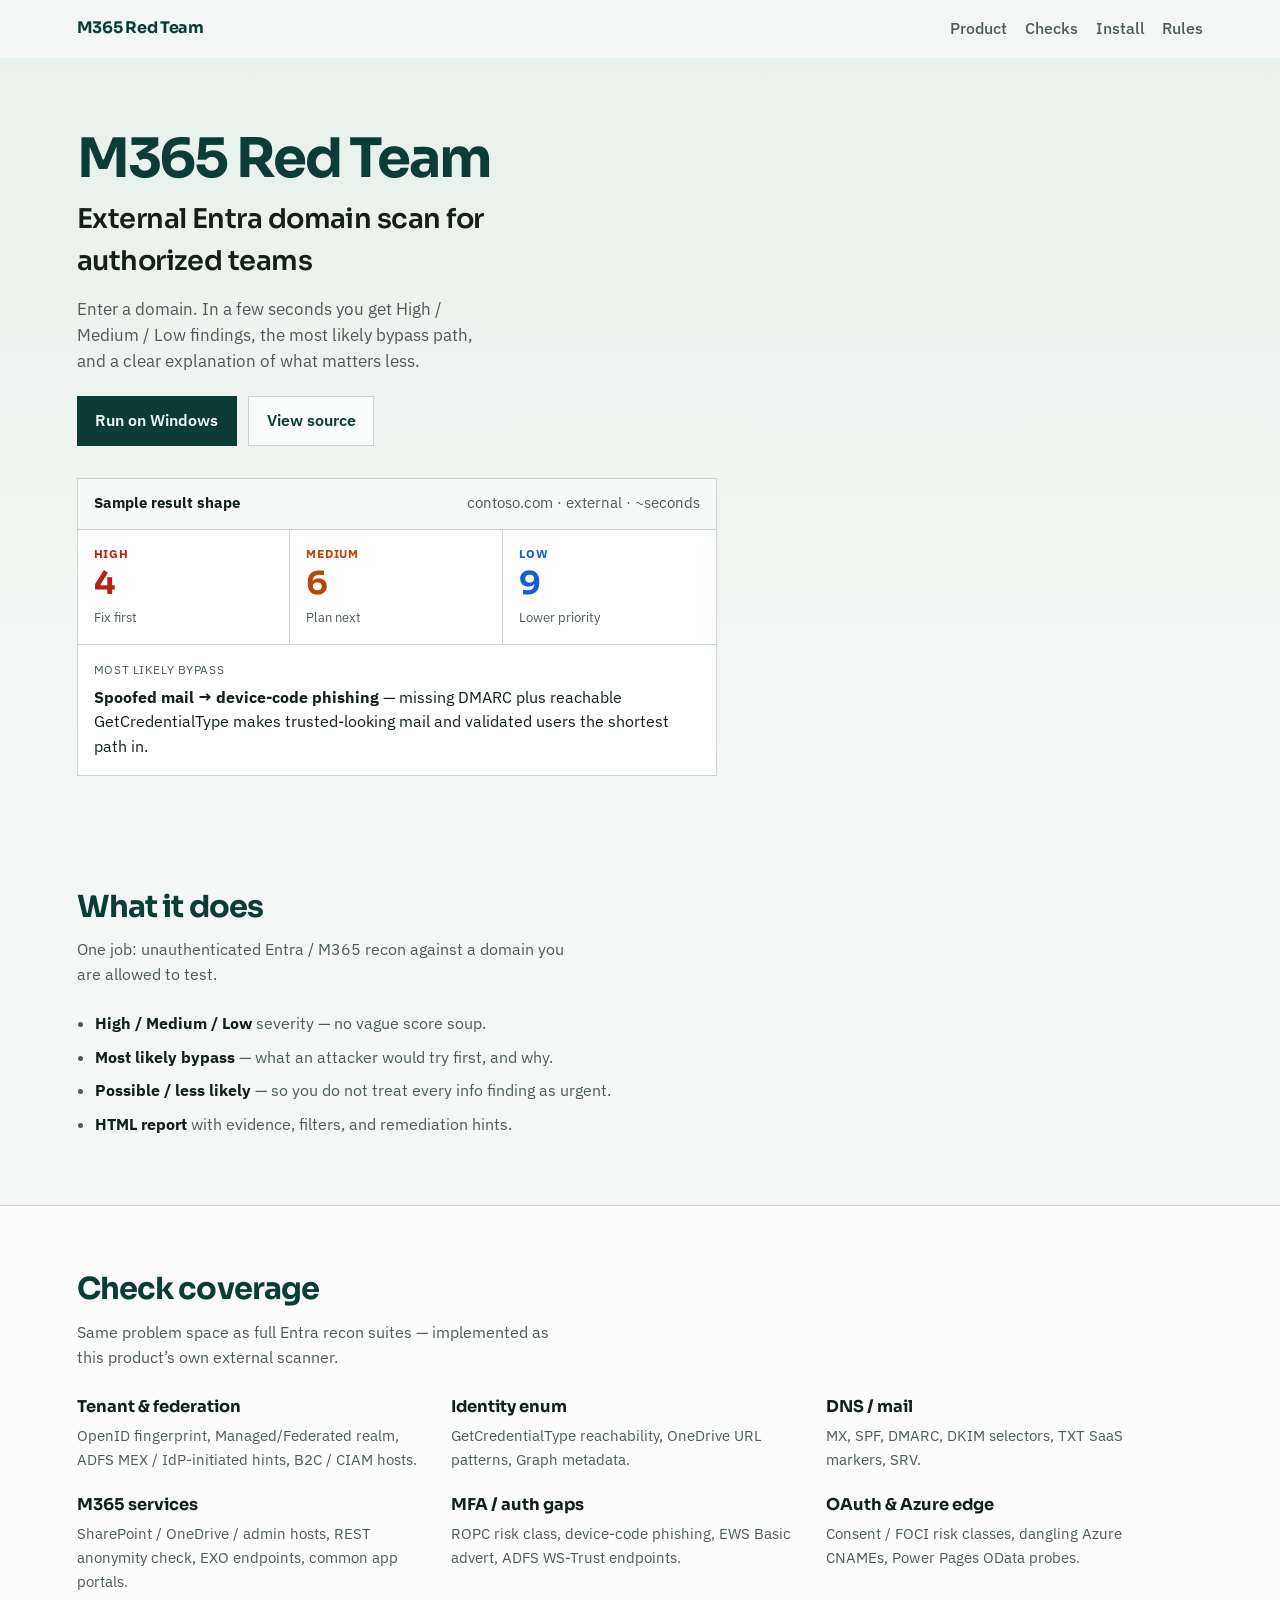
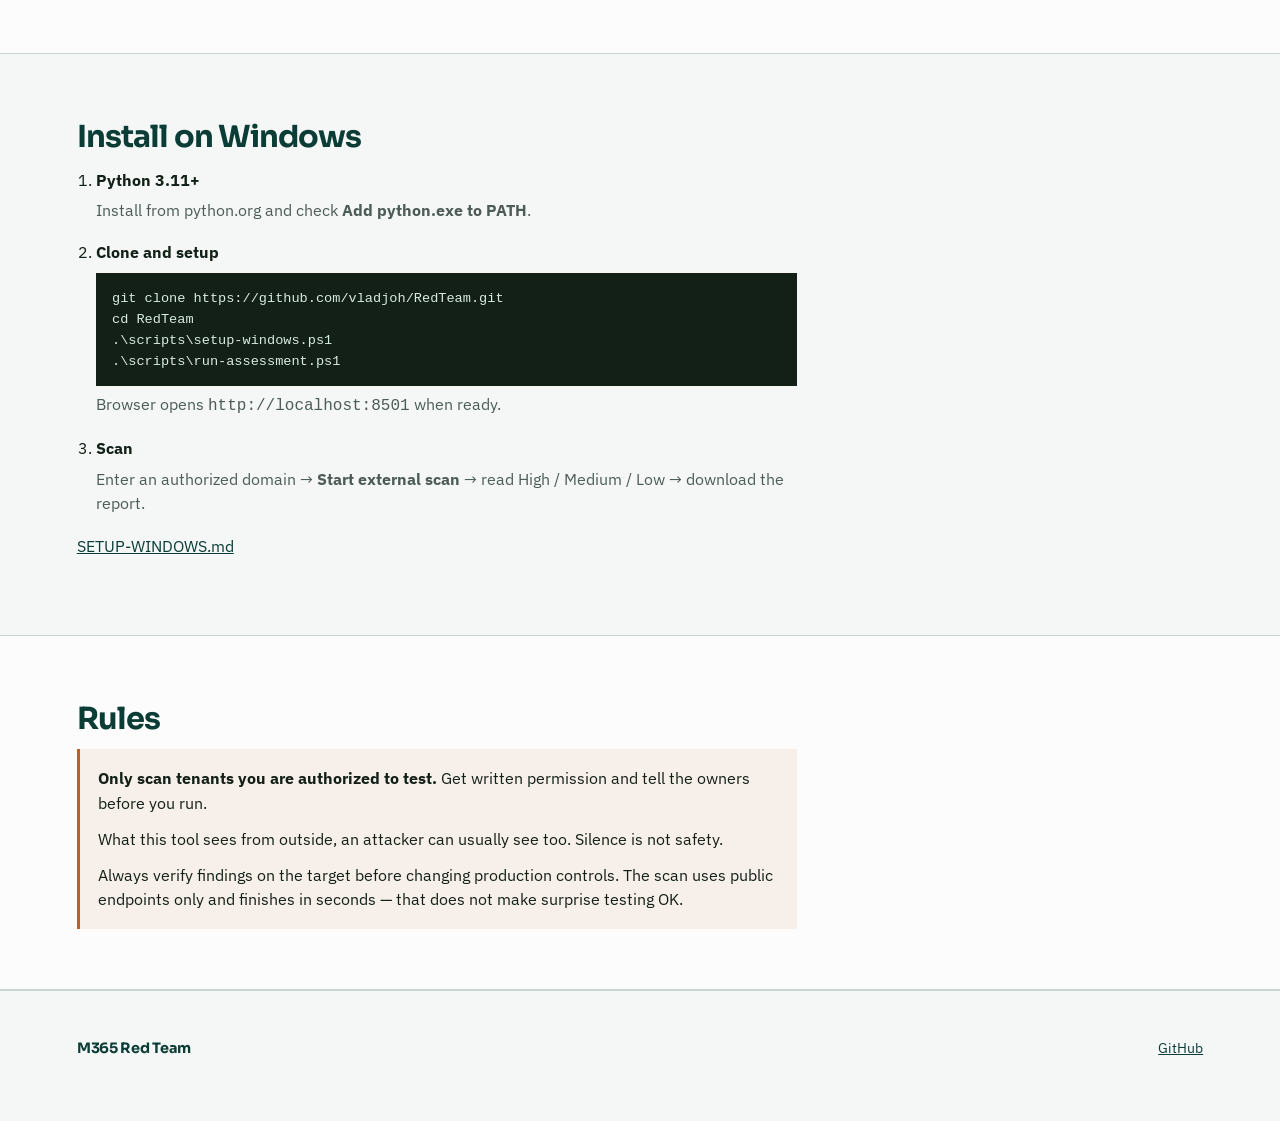
==== commit 6070e024: "Simplify to external-only Entra scan with High/Medium/Low UI Keep only domain-based external recon. " ====
--- a/docs/index.html
+++ b/docs/index.html
@@ -3,20 +3,19 @@
 <head>
   <meta charset="utf-8" />
   <meta name="viewport" content="width=device-width, initial-scale=1" />
-  <title>M365 Red Team — See what an attacker can learn about your Entra tenant</title>
-  <meta name="description" content="Authorized Microsoft 365 / Entra red team toolkit for Windows. External Entra scans in seconds, plus compromised user and admin profiles. Verify findings. Notify stakeholders." />
+  <title>M365 Red Team — External Entra domain scan</title>
+  <meta name="description" content="Authorized external Entra / Microsoft 365 domain scan for Windows. High, Medium, Low findings. Most likely bypass paths. Verify results. Notify stakeholders." />
   <link rel="preconnect" href="https://fonts.googleapis.com" />
   <link rel="preconnect" href="https://fonts.gstatic.com" crossorigin />
-  <link href="https://fonts.googleapis.com/css2?family=Sora:wght@500;600;700&family=IBM+Plex+Sans:wght@400;500;600&display=swap" rel="stylesheet" />
+  <link href="https://fonts.googleapis.com/css2?family=Sora:wght@550;650;700&family=IBM+Plex+Sans:wght@400;500;600&display=swap" rel="stylesheet" />
   <link rel="stylesheet" href="styles.css" />
 </head>
 <body>
   <header class="site-header">
     <a class="logo" href="#top">M365 Red Team</a>
     <nav>
-      <a href="#why">Why</a>
-      <a href="#profiles">Profiles</a>
-      <a href="#external">External scan</a>
+      <a href="#product">Product</a>
+      <a href="#checks">Checks</a>
       <a href="#install">Install</a>
       <a href="#rules">Rules</a>
     </nav>
@@ -24,115 +23,93 @@
 
   <main id="top">
     <section class="hero">
-      <div class="hero-media" role="img" aria-label="Operations board mapping an Entra identity footprint">
-        <img src="assets/hero-entra-map.jpg" alt="" width="1280" height="720" />
+      <p class="brand-mark">M365 Red Team</p>
+      <h1>External Entra domain scan for authorized teams</h1>
+      <p class="lede">
+        Enter a domain. In a few seconds you get High / Medium / Low findings,
+        the most likely bypass path, and a clear explanation of what matters less.
+      </p>
+      <div class="cta-row">
+        <a class="btn primary" href="#install">Run on Windows</a>
+        <a class="btn ghost" href="https://github.com/vladjoh/RedTeam">View source</a>
       </div>
-      <div class="hero-copy">
-        <p class="brand-mark">M365 Red Team</p>
-        <h1>See what an attacker can learn about your Microsoft tenant — in seconds</h1>
-        <p class="lede">
-          A Windows-local assessment tool for authorized teams. Start with an external Entra domain scan,
-          then optionally walk compromised-user and admin perspectives.
-        </p>
-        <div class="cta-row">
-          <a class="btn primary" href="#install">Run on Windows</a>
-          <a class="btn ghost" href="https://github.com/vladjoh/RedTeam">GitHub</a>
+
+      <div class="sample" aria-label="Sample severity summary">
+        <div class="sample-top">
+          <strong>Sample result shape</strong>
+          <span>contoso.com · external · ~seconds</span>
+        </div>
+        <div class="hml">
+          <div class="high"><span>HIGH</span><b>4</b><small>Fix first</small></div>
+          <div class="medium"><span>MEDIUM</span><b>6</b><small>Plan next</small></div>
+          <div class="low"><span>LOW</span><b>9</b><small>Lower priority</small></div>
+        </div>
+        <div class="sample-bypass">
+          <div class="label">Most likely bypass</div>
+          <p><strong>Spoofed mail → device-code phishing</strong> — missing DMARC plus reachable GetCredentialType makes trusted-looking mail and validated users the shortest path in.</p>
         </div>
       </div>
     </section>
 
-    <section id="why" class="section">
-      <h2>Why this exists</h2>
-      <p class="section-lede">Public Microsoft endpoints already expose a surprising amount of tenant signal.</p>
-      <div class="why-grid">
-        <article>
-          <h3>Same view as an outsider</h3>
-          <p>If you can fingerprint federation, mail auth, and service hostnames without logging in, so can an attacker who knows your domain.</p>
-        </article>
-        <article>
-          <h3>Fast enough to use often</h3>
-          <p>An external Entra pass typically finishes in a few seconds. Use it before deeper user/admin work — not as a multi-hour science project.</p>
-        </article>
-        <article>
-          <h3>Barriers, not just buzzwords</h3>
-          <p>Findings call out attack paths and the controls that stop them, so reports help defenders prioritize instead of dumping raw JSON.</p>
-        </article>
+    <section id="product" class="section">
+      <h2>What it does</h2>
+      <p class="section-lede">One job: unauthenticated Entra / M365 recon against a domain you are allowed to test.</p>
+      <ul class="plain-list">
+        <li><strong>High / Medium / Low</strong> severity — no vague score soup.</li>
+        <li><strong>Most likely bypass</strong> — what an attacker would try first, and why.</li>
+        <li><strong>Possible / less likely</strong> — so you do not treat every info finding as urgent.</li>
+        <li><strong>HTML report</strong> with evidence, filters, and remediation hints.</li>
+      </ul>
+    </section>
+
+    <section id="checks" class="section section-alt">
+      <h2>Check coverage</h2>
+      <p class="section-lede">Same problem space as full Entra recon suites — implemented as this product’s own external scanner.</p>
+      <div class="check-grid">
+        <article><h3>Tenant &amp; federation</h3><p>OpenID fingerprint, Managed/Federated realm, ADFS MEX / IdP-initiated hints, B2C / CIAM hosts.</p></article>
+        <article><h3>Identity enum</h3><p>GetCredentialType reachability, OneDrive URL patterns, Graph metadata.</p></article>
+        <article><h3>DNS / mail</h3><p>MX, SPF, DMARC, DKIM selectors, TXT SaaS markers, SRV.</p></article>
+        <article><h3>M365 services</h3><p>SharePoint / OneDrive / admin hosts, REST anonymity check, EXO endpoints, common app portals.</p></article>
+        <article><h3>MFA / auth gaps</h3><p>ROPC risk class, device-code phishing, EWS Basic advert, ADFS WS-Trust endpoints.</p></article>
+        <article><h3>OAuth &amp; Azure edge</h3><p>Consent / FOCI risk classes, dangling Azure CNAMEs, Power Pages OData probes.</p></article>
       </div>
     </section>
 
-    <section id="profiles" class="section section-alt">
-      <h2>Three attack profiles</h2>
-      <p class="section-lede">One toolkit. Three adversary positions.</p>
-      <div class="profile-rows">
-        <article class="profile">
-          <h3>1. External Attacker</h3>
-          <p>No login. Live recon against public Entra / M365 endpoints: tenant fingerprint, federation type, GetCredentialType reachability, DNS mail posture, SharePoint host hints, device-code risk.</p>
-        </article>
-        <article class="profile">
-          <h3>2. Compromised User</h3>
-          <p>Standard account via MSAL. Apps, mail, Teams, SharePoint, OAuth grants, and escalation edges — when you have written approval to authenticate.</p>
-        </article>
-        <article class="profile">
-          <h3>3. Compromised Admin</h3>
-          <p>Administrator blast radius: roles, app credentials, persistence, and tenant configuration impact.</p>
-        </article>
-      </div>
+    <section id="install" class="section">
+      <h2>Install on Windows</h2>
+      <ol class="steps">
+        <li>
+          <strong>Python 3.11+</strong>
+          <p>Install from python.org and check <strong>Add python.exe to PATH</strong>.</p>
+        </li>
+        <li>
+          <strong>Clone and setup</strong>
+          <pre><code>git clone https://github.com/vladjoh/RedTeam.git
+cd RedTeam
+.\scripts\setup-windows.ps1
+.\scripts\run-assessment.ps1</code></pre>
+          <p>Browser opens <code>http://localhost:8501</code> when ready.</p>
+        </li>
+        <li>
+          <strong>Scan</strong>
+          <p>Enter an authorized domain → <strong>Start external scan</strong> → read High / Medium / Low → download the report.</p>
+        </li>
+      </ol>
+      <p><a href="https://github.com/vladjoh/RedTeam/blob/main/SETUP-WINDOWS.md">SETUP-WINDOWS.md</a></p>
     </section>
 
-    <section id="external" class="section">
-      <h2>External Entra scan</h2>
-      <p class="section-lede">Purpose-built for the unauthenticated first pass — our own product surface, not a clone of other recon tools.</p>
-      <ul class="check-list">
-        <li>Tenant OpenID fingerprint (issuer, region, tenant ID when available)</li>
-        <li>Managed vs Federated realm discovery + AuthURL hints</li>
-        <li>GetCredentialType API reachability (user-validation risk)</li>
-        <li>SPF / DMARC / MX mail posture on the domain you enter</li>
-        <li>SharePoint / OneDrive hostname presence</li>
-        <li>Device-code / OAuth phishing surface call-outs</li>
-        <li>Attack-chain narrative + interactive HTML report</li>
-      </ul>
-      <p class="fine">Always verify results on the target tenant. Public signals can change; treat the report as a starting map.</p>
-    </section>
-
-    <section id="install" class="section section-alt">
-      <h2>Run it on Windows</h2>
-      <p class="section-lede">Two scripts. Browser opens on its own when the dashboard is ready.</p>
-      <ol class="steps">
-        <li>
-          <strong>Install Python 3.11+</strong>
-          <p>From <a href="https://www.python.org/downloads/windows/">python.org</a>. Check <strong>Add python.exe to PATH</strong>.</p>
-        </li>
-        <li>
-          <strong>Open the project folder in PowerShell</strong>
-          <pre><code>git clone https://github.com/vladjoh/RedTeam.git
-cd RedTeam</code></pre>
-        </li>
-        <li>
-          <strong>Setup, then start</strong>
-          <pre><code>.\scripts\setup-windows.ps1
-.\scripts\run-assessment.ps1</code></pre>
-          <p>Leave the window open. Your browser should open <code>http://localhost:8501</code> automatically.</p>
-        </li>
-        <li>
-          <strong>Run External</strong>
-          <p>Enter an authorized domain → choose <strong>External Attacker</strong> → <strong>Start Red Team Assessment</strong> → download the HTML report.</p>
-        </li>
-      </ol>
-      <p>Details &amp; troubleshooting: <a href="https://github.com/vladjoh/RedTeam/blob/main/SETUP-WINDOWS.md">SETUP-WINDOWS.md</a></p>
-    </section>
-
-    <section id="rules" class="section">
-      <h2>Rules of engagement</h2>
+    <section id="rules" class="section section-alt">
+      <h2>Rules</h2>
       <div class="notice">
-        <p><strong>Only scan tenants you are authorized to test.</strong> Get written permission. Tell the people who own the tenant before you run.</p>
-        <p>What you see in an external report, an attacker can often discover just as easily. Do not treat silence as safety.</p>
-        <p>Verify findings on the target before you change production controls. This tool is read-only by default and meant for defensive assessment — not for surprise testing.</p>
+        <p><strong>Only scan tenants you are authorized to test.</strong> Get written permission and tell the owners before you run.</p>
+        <p>What this tool sees from outside, an attacker can usually see too. Silence is not safety.</p>
+        <p>Always verify findings on the target before changing production controls. The scan uses public endpoints only and finishes in seconds — that does not make surprise testing OK.</p>
       </div>
     </section>
   </main>
 
   <footer class="site-footer">
-    <p><span class="logo">M365 Red Team</span> — local Windows assessment toolkit.</p>
+    <p><span class="logo">M365 Red Team</span></p>
     <p><a href="https://github.com/vladjoh/RedTeam">GitHub</a></p>
   </footer>
   <script src="main.js"></script>
--- a/docs/styles.css
+++ b/docs/styles.css
@@ -1,11 +1,12 @@
 :root {
   --ink: #132018;
   --muted: #4d5c56;
-  --paper: #f2f6f4;
-  --panel: #ffffff;
+  --paper: #f4f7f5;
   --line: #c9d6cf;
-  --accent: #0f7a5a;
-  --accent-deep: #0b3d36;
+  --accent: #0b3d36;
+  --high: #b42318;
+  --medium: #b54708;
+  --low: #175cd3;
   --signal: #c45f1a;
   --font-display: "Sora", system-ui, sans-serif;
   --font-body: "IBM Plex Sans", system-ui, sans-serif;
@@ -18,192 +19,175 @@
   font-family: var(--font-body);
   color: var(--ink);
   background:
-    radial-gradient(900px 420px at 100% 0%, rgba(15, 122, 90, 0.12), transparent 55%),
-    radial-gradient(700px 380px at 0% 20%, rgba(196, 95, 26, 0.06), transparent 50%),
-    var(--paper);
+    linear-gradient(180deg, #e7f0eb 0%, var(--paper) 28%, var(--paper) 100%);
   line-height: 1.55;
 }
-
-a { color: var(--accent-deep); }
+a { color: var(--accent); }
 
 .site-header {
   display: flex;
+  justify-content: space-between;
   align-items: center;
-  justify-content: space-between;
   gap: 1rem;
   padding: 1rem 6vw;
   position: sticky;
   top: 0;
-  z-index: 10;
-  backdrop-filter: blur(10px);
-  background: rgba(242, 246, 244, 0.88);
+  background: rgba(244, 247, 245, 0.92);
+  backdrop-filter: blur(8px);
   border-bottom: 1px solid transparent;
-  transition: border-color 0.25s ease;
+  z-index: 5;
 }
 .site-header.is-scrolled { border-bottom-color: var(--line); }
 .logo {
   font-family: var(--font-display);
   font-weight: 700;
   text-decoration: none;
-  color: var(--accent-deep);
+  color: var(--accent);
   letter-spacing: -0.02em;
 }
-.site-header nav { display: flex; gap: 1.15rem; flex-wrap: wrap; }
-.site-header nav a {
-  text-decoration: none;
-  color: var(--muted);
-  font-size: 0.95rem;
-  font-weight: 500;
-}
-.site-header nav a:hover { color: var(--accent-deep); }
+.site-header nav { display: flex; gap: 1.1rem; flex-wrap: wrap; }
+.site-header nav a { text-decoration: none; color: var(--muted); font-weight: 500; }
+.site-header nav a:hover { color: var(--accent); }
 
 .hero {
-  min-height: calc(100vh - 4rem);
-  display: grid;
-  align-items: end;
-  position: relative;
-  overflow: hidden;
-}
-
-.hero-media {
-  position: absolute;
-  inset: 0;
-  z-index: 0;
-}
-.hero-media img {
-  width: 100%;
-  height: 100%;
-  object-fit: cover;
-  object-position: center;
-  display: block;
-  animation: fade-in 1.1s ease both;
-}
-.hero-media::after {
-  content: "";
-  position: absolute;
-  inset: 0;
-  background:
-    linear-gradient(90deg, rgba(11, 61, 54, 0.82) 0%, rgba(11, 61, 54, 0.55) 42%, rgba(11, 61, 54, 0.18) 70%, rgba(11, 61, 54, 0.08) 100%),
-    linear-gradient(180deg, rgba(11, 61, 54, 0.15) 0%, rgba(11, 61, 54, 0.55) 100%);
-}
-
-.hero-copy {
-  position: relative;
-  z-index: 1;
-  padding: 4.5rem 6vw 3.5rem;
-  max-width: 720px;
-  color: #eef6f2;
-}
-
+  padding: 4.5rem 6vw 3rem;
+  max-width: 920px;
+}
 .brand-mark {
   font-family: var(--font-display);
   font-weight: 700;
-  font-size: clamp(2.2rem, 4.5vw, 3.2rem);
+  font-size: clamp(2.4rem, 5vw, 3.4rem);
   letter-spacing: -0.04em;
-  margin: 0 0 0.65rem;
+  margin: 0 0 0.7rem;
+  color: var(--accent);
   line-height: 1.05;
-  animation: rise 0.7s ease both;
-}
-
+  animation: rise 0.65s ease both;
+}
 .hero h1 {
   font-family: var(--font-display);
-  font-size: clamp(1.25rem, 2.2vw, 1.7rem);
+  font-size: clamp(1.25rem, 2.3vw, 1.7rem);
   font-weight: 600;
-  letter-spacing: -0.02em;
   margin: 0 0 0.85rem;
   max-width: 22ch;
-  animation: rise 0.7s ease 0.08s both;
-}
-
+  letter-spacing: -0.02em;
+  animation: rise 0.65s ease 0.06s both;
+}
 .lede {
+  color: var(--muted);
+  max-width: 42ch;
+  margin: 0 0 1.35rem;
   font-size: 1.05rem;
-  color: rgba(238, 246, 242, 0.88);
-  max-width: 40ch;
-  margin: 0 0 1.4rem;
-  animation: rise 0.7s ease 0.16s both;
-}
-
+  animation: rise 0.65s ease 0.12s both;
+}
 .cta-row {
   display: flex;
   flex-wrap: wrap;
-  gap: 0.75rem;
-  animation: rise 0.7s ease 0.24s both;
-}
-
+  gap: 0.7rem;
+  margin-bottom: 2rem;
+  animation: rise 0.65s ease 0.18s both;
+}
 .btn {
   display: inline-flex;
   align-items: center;
-  justify-content: center;
-  padding: 0.75rem 1.15rem;
+  padding: 0.72rem 1.1rem;
   text-decoration: none;
   font-weight: 600;
-  font-size: 0.95rem;
   border: 1px solid transparent;
-  transition: transform 0.2s ease, background 0.2s ease;
-}
-.btn:hover { transform: translateY(-1px); }
-.btn.primary { background: #eef6f2; color: var(--accent-deep); }
-.btn.primary:hover { background: #fff; }
-.btn.ghost {
-  border-color: rgba(238, 246, 242, 0.45);
-  color: #eef6f2;
-  background: rgba(11, 61, 54, 0.25);
-}
-
-.section { padding: 4.25rem 6vw; }
-.section-alt {
-  background: rgba(255, 255, 255, 0.55);
-  border-block: 1px solid var(--line);
-}
-.section h2 {
-  font-family: var(--font-display);
-  font-size: clamp(1.55rem, 2.8vw, 1.95rem);
-  letter-spacing: -0.03em;
-  margin: 0 0 0.45rem;
-  color: var(--accent-deep);
-}
-.section-lede {
-  color: var(--muted);
-  max-width: 48ch;
-  margin: 0 0 1.75rem;
-}
-
-.why-grid {
+}
+.btn.primary { background: var(--accent); color: #eef6f2; }
+.btn.ghost { border-color: var(--line); color: var(--accent); background: rgba(255,255,255,.7); }
+
+.sample {
+  border: 1px solid var(--line);
+  background: #fff;
+  max-width: 640px;
+  animation: rise 0.7s ease 0.22s both;
+}
+.sample-top {
+  display: flex;
+  justify-content: space-between;
+  gap: 1rem;
+  flex-wrap: wrap;
+  padding: 0.85rem 1rem;
+  border-bottom: 1px solid var(--line);
+  background: #f7faf8;
+  font-size: 0.92rem;
+}
+.sample-top span { color: var(--muted); }
+.hml {
   display: grid;
   grid-template-columns: repeat(3, 1fr);
-  gap: 1.5rem;
-}
-.why-grid h3 {
-  font-family: var(--font-display);
-  font-size: 1.05rem;
+  gap: 0;
+}
+.hml > div {
+  padding: 0.95rem 1rem;
+  border-right: 1px solid var(--line);
+}
+.hml > div:last-child { border-right: 0; }
+.hml span {
+  display: block;
+  font-size: 0.72rem;
+  font-weight: 700;
+  letter-spacing: 0.06em;
+}
+.hml b {
+  display: block;
+  font-family: var(--font-display);
+  font-size: 2rem;
+  line-height: 1.1;
+  margin: 0.2rem 0;
+}
+.hml small { color: var(--muted); }
+.high span, .high b { color: var(--high); }
+.medium span, .medium b { color: var(--medium); }
+.low span, .low b { color: var(--low); }
+.sample-bypass {
+  padding: 1rem;
+  border-top: 1px solid var(--line);
+}
+.sample-bypass .label {
+  font-size: 0.72rem;
+  text-transform: uppercase;
+  letter-spacing: 0.05em;
+  color: var(--muted);
+  margin-bottom: 0.35rem;
+}
+.sample-bypass p { margin: 0; color: var(--ink); }
+
+.section { padding: 3.75rem 6vw; max-width: 1100px; }
+.section-alt {
+  background: rgba(255,255,255,.65);
+  border-block: 1px solid var(--line);
+  max-width: none;
+}
+.section-alt > * { max-width: 1100px; }
+.section h2 {
+  font-family: var(--font-display);
+  color: var(--accent);
+  letter-spacing: -0.03em;
   margin: 0 0 0.4rem;
-}
-.why-grid p { margin: 0; color: var(--muted); }
-
-.profile-rows { display: grid; gap: 1.1rem; }
-.profile {
-  padding: 0.15rem 0 1.1rem;
-  border-bottom: 1px solid var(--line);
-}
-.profile:last-child { border-bottom: 0; padding-bottom: 0; }
-.profile h3 {
-  font-family: var(--font-display);
-  font-size: 1.15rem;
+  font-size: clamp(1.5rem, 2.6vw, 1.9rem);
+}
+.section-lede { color: var(--muted); max-width: 50ch; margin: 0 0 1.5rem; }
+
+.plain-list { margin: 0; padding-left: 1.15rem; max-width: 620px; color: var(--muted); }
+.plain-list li { margin-bottom: 0.55rem; }
+.plain-list strong { color: var(--ink); }
+
+.check-grid {
+  display: grid;
+  grid-template-columns: repeat(3, 1fr);
+  gap: 1.25rem 1.5rem;
+}
+.check-grid h3 {
+  font-family: var(--font-display);
+  font-size: 1.02rem;
   margin: 0 0 0.35rem;
 }
-.profile p { margin: 0; color: var(--muted); max-width: 68ch; }
-
-.check-list {
-  margin: 0;
-  padding-left: 1.15rem;
-  max-width: 640px;
-  color: var(--muted);
-}
-.check-list li { margin-bottom: 0.45rem; }
-.fine { color: var(--muted); margin-top: 1rem; max-width: 60ch; }
+.check-grid p { margin: 0; color: var(--muted); font-size: 0.95rem; }
 
 .steps { margin: 0; padding-left: 1.2rem; max-width: 720px; }
-.steps li { margin-bottom: 1.15rem; }
+.steps li { margin-bottom: 1.1rem; }
 .steps p { margin: 0.35rem 0 0; color: var(--muted); }
 pre {
   background: #132018;
@@ -211,17 +195,17 @@
   padding: 0.9rem 1rem;
   overflow-x: auto;
   font-size: 0.85rem;
-  margin: 0.55rem 0 0;
-}
-code { font-family: ui-monospace, "Cascadia Code", monospace; font-size: 0.9em; }
+  margin: 0.5rem 0 0;
+}
+code { font-family: ui-monospace, "Cascadia Code", monospace; }
 
 .notice {
   max-width: 720px;
-  padding: 1.1rem 1.2rem;
+  padding: 1.05rem 1.15rem;
   border-left: 3px solid var(--signal);
   background: rgba(196, 95, 26, 0.08);
 }
-.notice p { margin: 0 0 0.75rem; }
+.notice p { margin: 0 0 0.7rem; }
 .notice p:last-child { margin-bottom: 0; }
 
 .site-footer {
@@ -229,29 +213,23 @@
   border-top: 1px solid var(--line);
   display: flex;
   justify-content: space-between;
-  gap: 1rem;
-  flex-wrap: wrap;
   color: var(--muted);
   font-size: 0.9rem;
 }
-.site-footer .logo { color: var(--accent-deep); }
+.site-footer .logo { color: var(--accent); }
 
 @keyframes rise {
-  from { opacity: 0; transform: translateY(14px); }
-  to { opacity: 1; transform: translateY(0); }
-}
-@keyframes fade-in {
-  from { opacity: 0; transform: scale(1.02); }
-  to { opacity: 1; transform: scale(1); }
-}
-
-@media (max-width: 900px) {
-  .why-grid { grid-template-columns: 1fr; }
-  .hero { min-height: 78vh; }
-  .hero-copy { padding-top: 5rem; }
+  from { opacity: 0; transform: translateY(12px); }
+  to { opacity: 1; transform: none; }
+}
+
+@media (max-width: 860px) {
+  .check-grid { grid-template-columns: 1fr; }
+  .hml { grid-template-columns: 1fr; }
+  .hml > div { border-right: 0; border-bottom: 1px solid var(--line); }
+  .hml > div:last-child { border-bottom: 0; }
 }
 @media (max-width: 600px) {
   .site-header nav { display: none; }
   .hero, .section, .site-footer { padding-left: 5vw; padding-right: 5vw; }
-  .hero-copy { padding-left: 5vw; padding-right: 5vw; }
 }
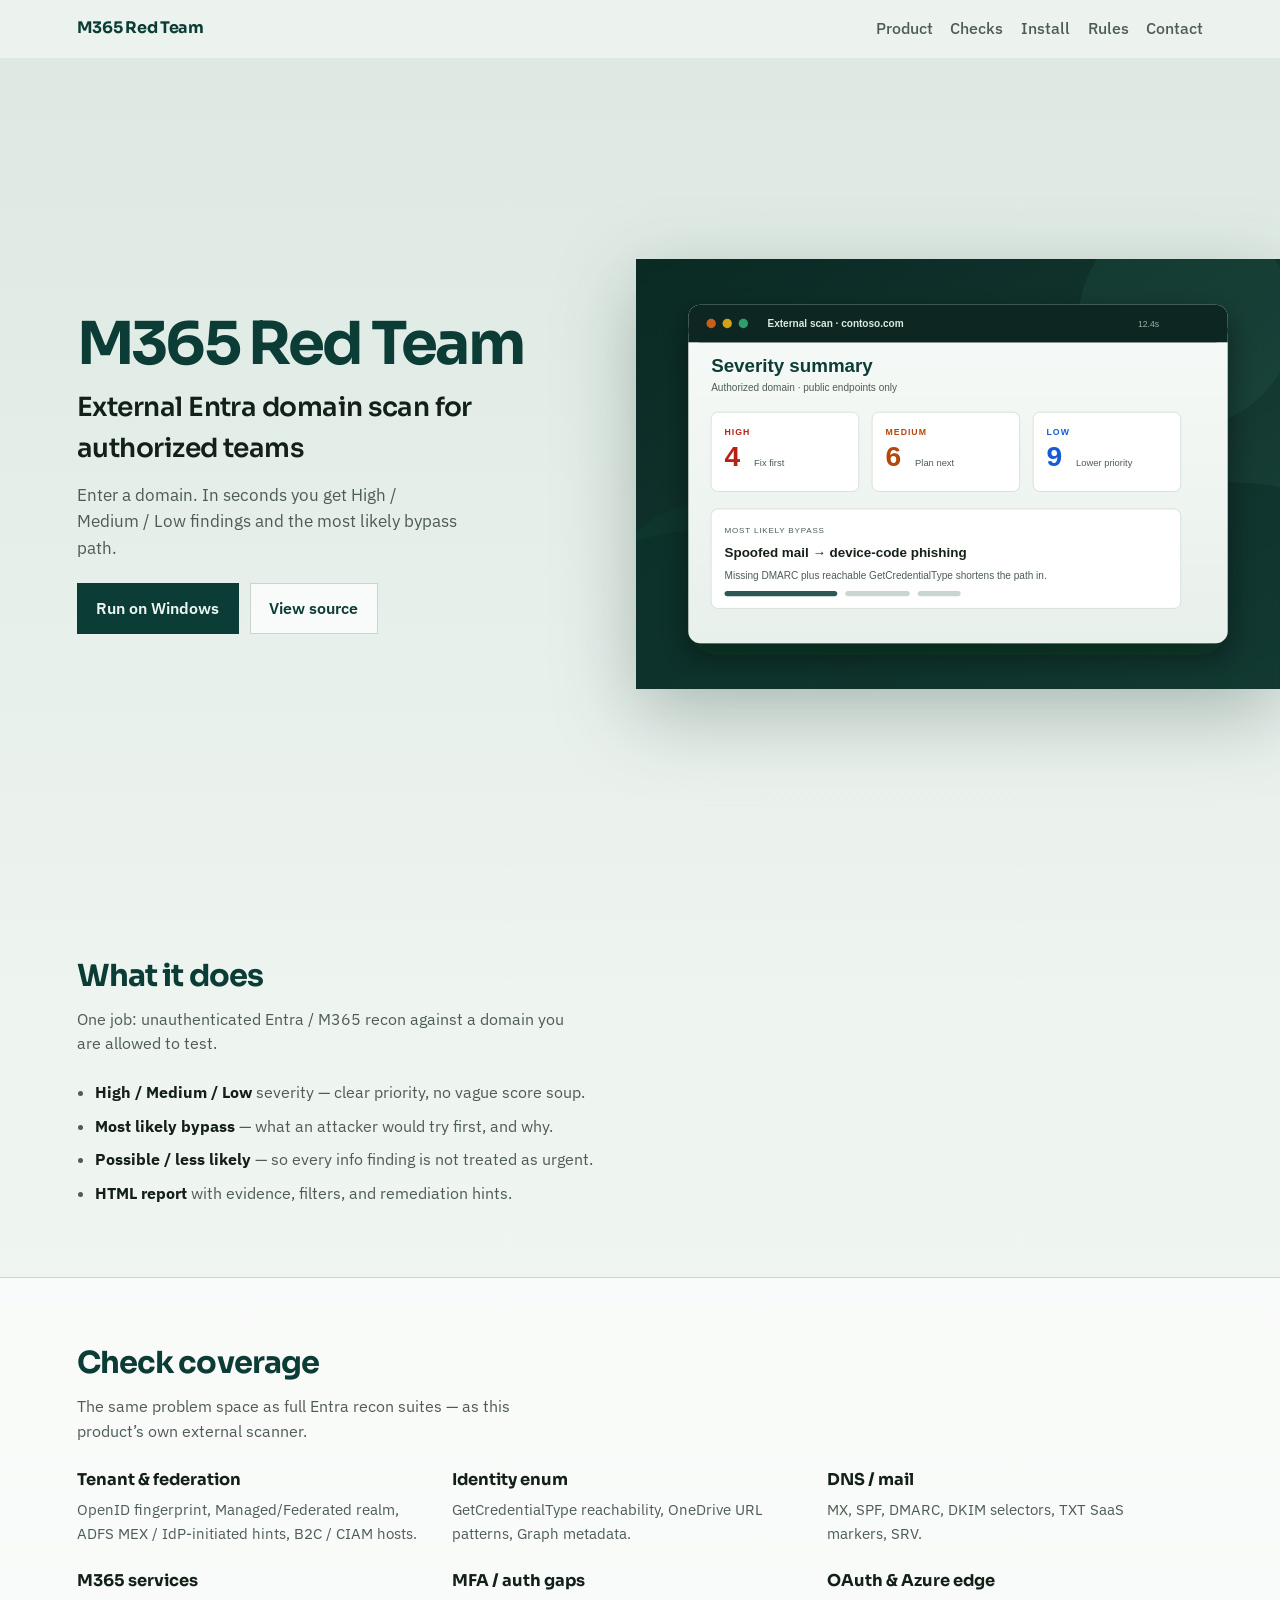
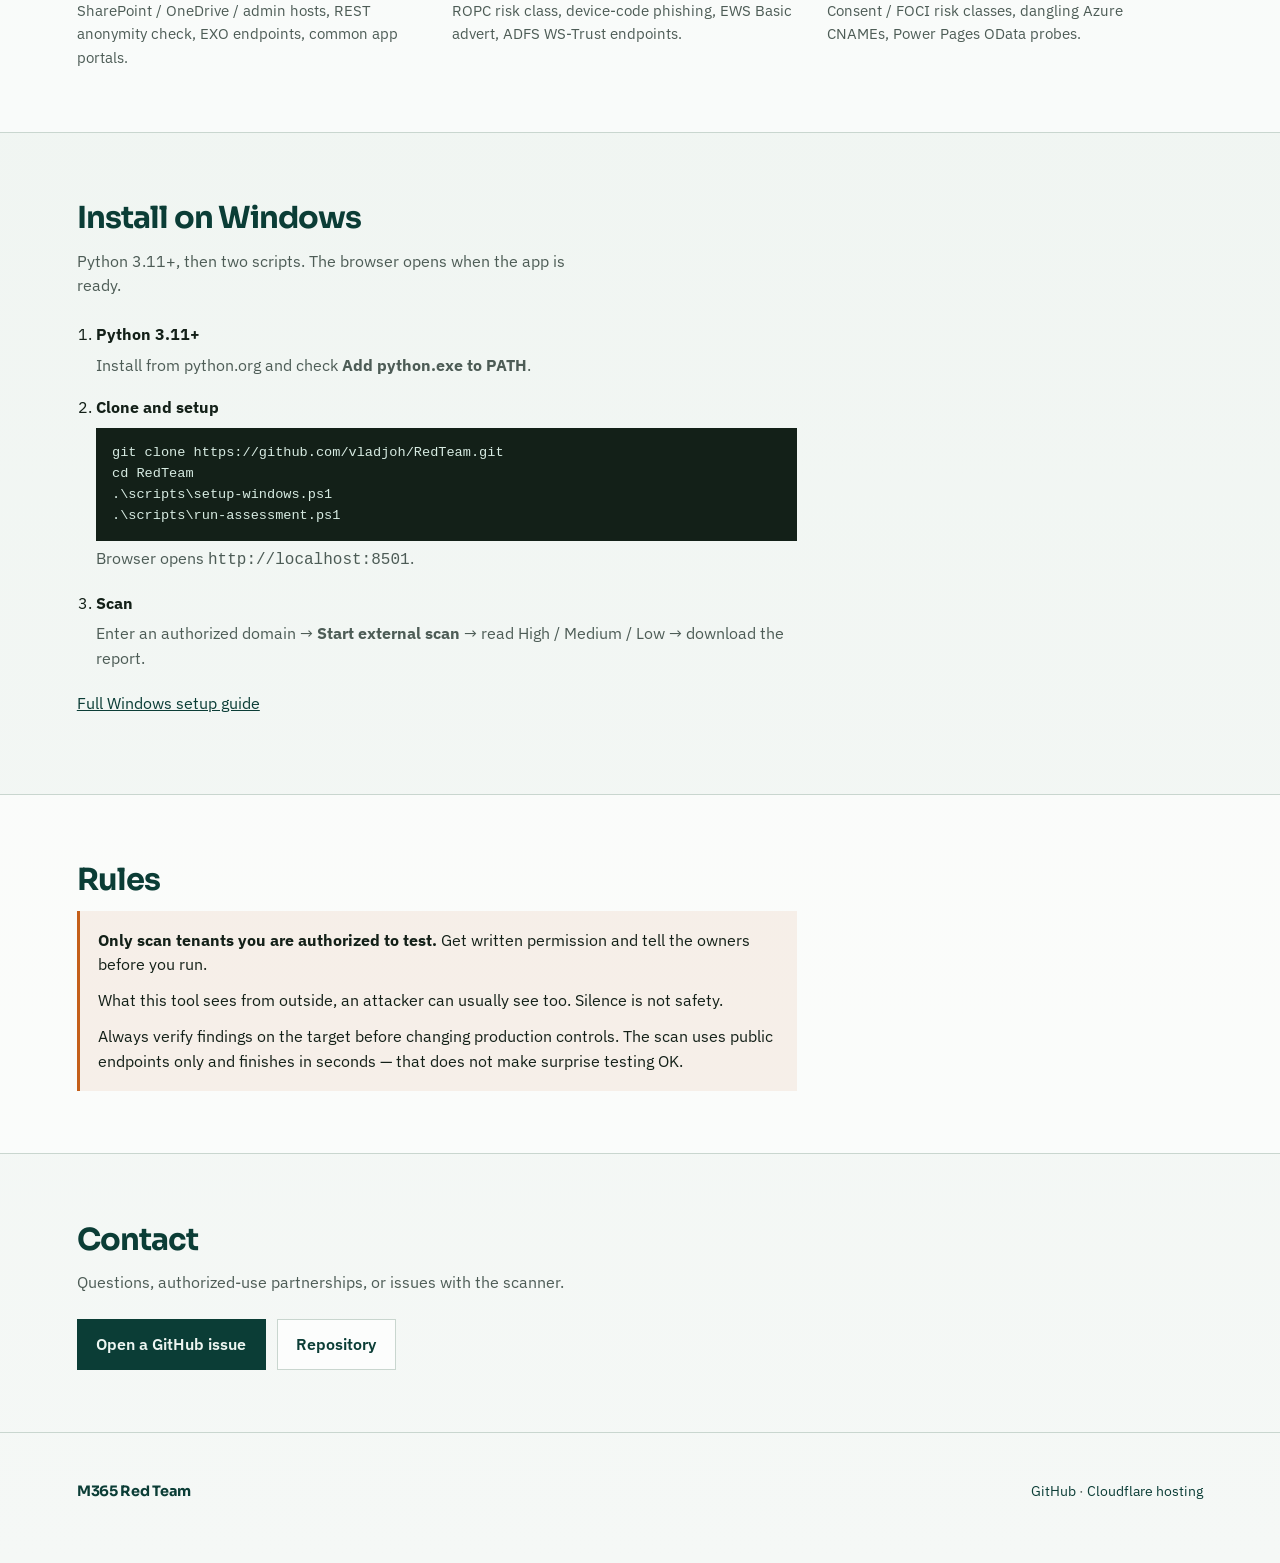
==== commit 392ab0bb: "Host company site on Cloudflare Pages for private repos Replace GitHub Pages with Cloudflare Pages s" ====
--- a/docs/index.html
+++ b/docs/index.html
@@ -4,7 +4,15 @@
   <meta charset="utf-8" />
   <meta name="viewport" content="width=device-width, initial-scale=1" />
   <title>M365 Red Team — External Entra domain scan</title>
-  <meta name="description" content="Authorized external Entra / Microsoft 365 domain scan for Windows. High, Medium, Low findings. Most likely bypass paths. Verify results. Notify stakeholders." />
+  <meta name="description" content="Authorized external Entra / Microsoft 365 domain scan for Windows. High, Medium, Low findings and the most likely bypass path — in seconds." />
+  <meta name="theme-color" content="#0b3d36" />
+  <meta property="og:type" content="website" />
+  <meta property="og:title" content="M365 Red Team" />
+  <meta property="og:description" content="External Entra domain scan for authorized teams. Severity-ranked findings and the most likely bypass path." />
+  <meta property="og:image" content="hero-scan.svg" />
+  <meta name="twitter:card" content="summary_large_image" />
+
+
   <link rel="preconnect" href="https://fonts.googleapis.com" />
   <link rel="preconnect" href="https://fonts.gstatic.com" crossorigin />
   <link href="https://fonts.googleapis.com/css2?family=Sora:wght@550;650;700&family=IBM+Plex+Sans:wght@400;500;600&display=swap" rel="stylesheet" />
@@ -13,41 +21,37 @@
 <body>
   <header class="site-header">
     <a class="logo" href="#top">M365 Red Team</a>
-    <nav>
+    <nav aria-label="Primary">
       <a href="#product">Product</a>
       <a href="#checks">Checks</a>
       <a href="#install">Install</a>
       <a href="#rules">Rules</a>
+      <a href="#contact">Contact</a>
     </nav>
   </header>
 
   <main id="top">
-    <section class="hero">
-      <p class="brand-mark">M365 Red Team</p>
-      <h1>External Entra domain scan for authorized teams</h1>
-      <p class="lede">
-        Enter a domain. In a few seconds you get High / Medium / Low findings,
-        the most likely bypass path, and a clear explanation of what matters less.
-      </p>
-      <div class="cta-row">
-        <a class="btn primary" href="#install">Run on Windows</a>
-        <a class="btn ghost" href="https://github.com/vladjoh/RedTeam">View source</a>
+    <section class="hero" aria-label="M365 Red Team">
+      <div class="hero-copy">
+        <p class="brand-mark">M365 Red Team</p>
+        <h1>External Entra domain scan for authorized teams</h1>
+        <p class="lede">
+          Enter a domain. In seconds you get High / Medium / Low findings
+          and the most likely bypass path.
+        </p>
+        <div class="cta-row">
+          <a class="btn primary" href="#install">Run on Windows</a>
+          <a class="btn ghost" href="https://github.com/vladjoh/RedTeam">View source</a>
+        </div>
       </div>
-
-      <div class="sample" aria-label="Sample severity summary">
-        <div class="sample-top">
-          <strong>Sample result shape</strong>
-          <span>contoso.com · external · ~seconds</span>
-        </div>
-        <div class="hml">
-          <div class="high"><span>HIGH</span><b>4</b><small>Fix first</small></div>
-          <div class="medium"><span>MEDIUM</span><b>6</b><small>Plan next</small></div>
-          <div class="low"><span>LOW</span><b>9</b><small>Lower priority</small></div>
-        </div>
-        <div class="sample-bypass">
-          <div class="label">Most likely bypass</div>
-          <p><strong>Spoofed mail → device-code phishing</strong> — missing DMARC plus reachable GetCredentialType makes trusted-looking mail and validated users the shortest path in.</p>
-        </div>
+      <div class="hero-visual" aria-hidden="false">
+        <img
+          class="hero-image"
+          src="hero-scan.svg"
+          width="960"
+          height="640"
+          alt="Scan console showing High, Medium, and Low findings with the most likely bypass path"
+        />
       </div>
     </section>
 
@@ -55,28 +59,47 @@
       <h2>What it does</h2>
       <p class="section-lede">One job: unauthenticated Entra / M365 recon against a domain you are allowed to test.</p>
       <ul class="plain-list">
-        <li><strong>High / Medium / Low</strong> severity — no vague score soup.</li>
+        <li><strong>High / Medium / Low</strong> severity — clear priority, no vague score soup.</li>
         <li><strong>Most likely bypass</strong> — what an attacker would try first, and why.</li>
-        <li><strong>Possible / less likely</strong> — so you do not treat every info finding as urgent.</li>
+        <li><strong>Possible / less likely</strong> — so every info finding is not treated as urgent.</li>
         <li><strong>HTML report</strong> with evidence, filters, and remediation hints.</li>
       </ul>
     </section>
 
     <section id="checks" class="section section-alt">
       <h2>Check coverage</h2>
-      <p class="section-lede">Same problem space as full Entra recon suites — implemented as this product’s own external scanner.</p>
+      <p class="section-lede">The same problem space as full Entra recon suites — as this product’s own external scanner.</p>
       <div class="check-grid">
-        <article><h3>Tenant &amp; federation</h3><p>OpenID fingerprint, Managed/Federated realm, ADFS MEX / IdP-initiated hints, B2C / CIAM hosts.</p></article>
-        <article><h3>Identity enum</h3><p>GetCredentialType reachability, OneDrive URL patterns, Graph metadata.</p></article>
-        <article><h3>DNS / mail</h3><p>MX, SPF, DMARC, DKIM selectors, TXT SaaS markers, SRV.</p></article>
-        <article><h3>M365 services</h3><p>SharePoint / OneDrive / admin hosts, REST anonymity check, EXO endpoints, common app portals.</p></article>
-        <article><h3>MFA / auth gaps</h3><p>ROPC risk class, device-code phishing, EWS Basic advert, ADFS WS-Trust endpoints.</p></article>
-        <article><h3>OAuth &amp; Azure edge</h3><p>Consent / FOCI risk classes, dangling Azure CNAMEs, Power Pages OData probes.</p></article>
+        <article>
+          <h3>Tenant &amp; federation</h3>
+          <p>OpenID fingerprint, Managed/Federated realm, ADFS MEX / IdP-initiated hints, B2C / CIAM hosts.</p>
+        </article>
+        <article>
+          <h3>Identity enum</h3>
+          <p>GetCredentialType reachability, OneDrive URL patterns, Graph metadata.</p>
+        </article>
+        <article>
+          <h3>DNS / mail</h3>
+          <p>MX, SPF, DMARC, DKIM selectors, TXT SaaS markers, SRV.</p>
+        </article>
+        <article>
+          <h3>M365 services</h3>
+          <p>SharePoint / OneDrive / admin hosts, REST anonymity check, EXO endpoints, common app portals.</p>
+        </article>
+        <article>
+          <h3>MFA / auth gaps</h3>
+          <p>ROPC risk class, device-code phishing, EWS Basic advert, ADFS WS-Trust endpoints.</p>
+        </article>
+        <article>
+          <h3>OAuth &amp; Azure edge</h3>
+          <p>Consent / FOCI risk classes, dangling Azure CNAMEs, Power Pages OData probes.</p>
+        </article>
       </div>
     </section>
 
     <section id="install" class="section">
       <h2>Install on Windows</h2>
+      <p class="section-lede">Python 3.11+, then two scripts. The browser opens when the app is ready.</p>
       <ol class="steps">
         <li>
           <strong>Python 3.11+</strong>
@@ -88,14 +111,14 @@
 cd RedTeam
 .\scripts\setup-windows.ps1
 .\scripts\run-assessment.ps1</code></pre>
-          <p>Browser opens <code>http://localhost:8501</code> when ready.</p>
+          <p>Browser opens <code>http://localhost:8501</code>.</p>
         </li>
         <li>
           <strong>Scan</strong>
           <p>Enter an authorized domain → <strong>Start external scan</strong> → read High / Medium / Low → download the report.</p>
         </li>
       </ol>
-      <p><a href="https://github.com/vladjoh/RedTeam/blob/main/SETUP-WINDOWS.md">SETUP-WINDOWS.md</a></p>
+      <p class="doc-link"><a href="https://github.com/vladjoh/RedTeam/blob/main/SETUP-WINDOWS.md">Full Windows setup guide</a></p>
     </section>
 
     <section id="rules" class="section section-alt">
@@ -106,12 +129,25 @@
         <p>Always verify findings on the target before changing production controls. The scan uses public endpoints only and finishes in seconds — that does not make surprise testing OK.</p>
       </div>
     </section>
+
+    <section id="contact" class="section">
+      <h2>Contact</h2>
+      <p class="section-lede">Questions, authorized-use partnerships, or issues with the scanner.</p>
+      <div class="cta-row">
+        <a class="btn primary" href="https://github.com/vladjoh/RedTeam/issues">Open a GitHub issue</a>
+        <a class="btn ghost" href="https://github.com/vladjoh/RedTeam">Repository</a>
+      </div>
+    </section>
   </main>
 
   <footer class="site-footer">
     <p><span class="logo">M365 Red Team</span></p>
-    <p><a href="https://github.com/vladjoh/RedTeam">GitHub</a></p>
+    <p>
+      <a href="https://github.com/vladjoh/RedTeam">GitHub</a>
+      ·
+      <a href="https://github.com/vladjoh/RedTeam/blob/main/docs/CLOUDFLARE.md">Cloudflare hosting</a>
+    </p>
   </footer>
   <script src="main.js"></script>
 </body>
-</html>+</html>
--- a/docs/styles.css
+++ b/docs/styles.css
@@ -1,9 +1,10 @@
 :root {
   --ink: #132018;
   --muted: #4d5c56;
-  --paper: #f4f7f5;
+  --paper: #eef4f0;
   --line: #c9d6cf;
   --accent: #0b3d36;
+  --accent-deep: #062821;
   --high: #b42318;
   --medium: #b54708;
   --low: #175cd3;
@@ -19,7 +20,8 @@
   font-family: var(--font-body);
   color: var(--ink);
   background:
-    linear-gradient(180deg, #e7f0eb 0%, var(--paper) 28%, var(--paper) 100%);
+    radial-gradient(1200px 500px at 85% -10%, rgba(47, 110, 90, 0.18), transparent 60%),
+    linear-gradient(180deg, #dce8e1 0%, var(--paper) 32%, #f5f8f6 100%);
   line-height: 1.55;
 }
 a { color: var(--accent); }
@@ -32,8 +34,8 @@
   padding: 1rem 6vw;
   position: sticky;
   top: 0;
-  background: rgba(244, 247, 245, 0.92);
-  backdrop-filter: blur(8px);
+  background: rgba(238, 244, 240, 0.9);
+  backdrop-filter: blur(10px);
   border-bottom: 1px solid transparent;
   z-index: 5;
 }
@@ -50,113 +52,93 @@
 .site-header nav a:hover { color: var(--accent); }
 
 .hero {
-  padding: 4.5rem 6vw 3rem;
-  max-width: 920px;
+  min-height: calc(100vh - 4.2rem);
+  display: grid;
+  grid-template-columns: minmax(280px, 0.9fr) minmax(320px, 1.1fr);
+  align-items: center;
+  gap: 2rem;
+  padding: 2.5rem 0 2.5rem 6vw;
+  overflow: hidden;
+}
+.hero-copy {
+  max-width: 34rem;
+  padding-right: 1rem;
+  z-index: 1;
 }
 .brand-mark {
   font-family: var(--font-display);
   font-weight: 700;
-  font-size: clamp(2.4rem, 5vw, 3.4rem);
-  letter-spacing: -0.04em;
-  margin: 0 0 0.7rem;
-  color: var(--accent);
-  line-height: 1.05;
-  animation: rise 0.65s ease both;
+  font-size: clamp(2.5rem, 5.4vw, 3.7rem);
+  letter-spacing: -0.045em;
+  margin: 0 0 0.75rem;
+  color: var(--accent);
+  line-height: 1.02;
+  animation: rise 0.7s ease both;
 }
 .hero h1 {
   font-family: var(--font-display);
-  font-size: clamp(1.25rem, 2.3vw, 1.7rem);
+  font-size: clamp(1.2rem, 2.2vw, 1.65rem);
   font-weight: 600;
   margin: 0 0 0.85rem;
   max-width: 22ch;
   letter-spacing: -0.02em;
-  animation: rise 0.65s ease 0.06s both;
+  animation: rise 0.7s ease 0.08s both;
 }
 .lede {
   color: var(--muted);
-  max-width: 42ch;
-  margin: 0 0 1.35rem;
-  font-size: 1.05rem;
-  animation: rise 0.65s ease 0.12s both;
+  max-width: 38ch;
+  margin: 0 0 1.4rem;
+  font-size: 1.06rem;
+  animation: rise 0.7s ease 0.14s both;
 }
 .cta-row {
   display: flex;
   flex-wrap: wrap;
   gap: 0.7rem;
-  margin-bottom: 2rem;
-  animation: rise 0.65s ease 0.18s both;
+  animation: rise 0.7s ease 0.2s both;
 }
 .btn {
   display: inline-flex;
   align-items: center;
-  padding: 0.72rem 1.1rem;
+  padding: 0.75rem 1.15rem;
   text-decoration: none;
   font-weight: 600;
   border: 1px solid transparent;
-}
+  transition: transform 0.2s ease, background 0.2s ease, border-color 0.2s ease;
+}
+.btn:hover { transform: translateY(-1px); }
 .btn.primary { background: var(--accent); color: #eef6f2; }
-.btn.ghost { border-color: var(--line); color: var(--accent); background: rgba(255,255,255,.7); }
-
-.sample {
-  border: 1px solid var(--line);
-  background: #fff;
-  max-width: 640px;
-  animation: rise 0.7s ease 0.22s both;
-}
-.sample-top {
-  display: flex;
-  justify-content: space-between;
-  gap: 1rem;
-  flex-wrap: wrap;
-  padding: 0.85rem 1rem;
-  border-bottom: 1px solid var(--line);
-  background: #f7faf8;
-  font-size: 0.92rem;
-}
-.sample-top span { color: var(--muted); }
-.hml {
-  display: grid;
-  grid-template-columns: repeat(3, 1fr);
-  gap: 0;
-}
-.hml > div {
-  padding: 0.95rem 1rem;
-  border-right: 1px solid var(--line);
-}
-.hml > div:last-child { border-right: 0; }
-.hml span {
+.btn.primary:hover { background: var(--accent-deep); }
+.btn.ghost {
+  border-color: var(--line);
+  color: var(--accent);
+  background: rgba(255, 255, 255, 0.72);
+}
+.btn.ghost:hover { border-color: var(--accent); }
+
+.hero-visual {
+  position: relative;
+  height: 100%;
+  min-height: 420px;
+  display: flex;
+  align-items: center;
+  justify-content: flex-end;
+  animation: drift-in 0.9s ease 0.12s both;
+}
+.hero-image {
+  width: min(100%, 920px);
+  height: auto;
   display: block;
-  font-size: 0.72rem;
-  font-weight: 700;
-  letter-spacing: 0.06em;
-}
-.hml b {
-  display: block;
-  font-family: var(--font-display);
-  font-size: 2rem;
-  line-height: 1.1;
-  margin: 0.2rem 0;
-}
-.hml small { color: var(--muted); }
-.high span, .high b { color: var(--high); }
-.medium span, .medium b { color: var(--medium); }
-.low span, .low b { color: var(--low); }
-.sample-bypass {
-  padding: 1rem;
-  border-top: 1px solid var(--line);
-}
-.sample-bypass .label {
-  font-size: 0.72rem;
-  text-transform: uppercase;
-  letter-spacing: 0.05em;
-  color: var(--muted);
-  margin-bottom: 0.35rem;
-}
-.sample-bypass p { margin: 0; color: var(--ink); }
-
-.section { padding: 3.75rem 6vw; max-width: 1100px; }
+  object-fit: cover;
+  object-position: left center;
+  filter: drop-shadow(0 24px 40px rgba(6, 40, 33, 0.28));
+  transform-origin: 70% 50%;
+  animation: float-soft 7s ease-in-out infinite;
+}
+
+.section { padding: 3.9rem 6vw; max-width: 1100px; }
 .section-alt {
-  background: rgba(255,255,255,.65);
+  background: rgba(255, 255, 255, 0.62);
   border-block: 1px solid var(--line);
   max-width: none;
 }
@@ -177,7 +159,7 @@
 .check-grid {
   display: grid;
   grid-template-columns: repeat(3, 1fr);
-  gap: 1.25rem 1.5rem;
+  gap: 1.4rem 1.6rem;
 }
 .check-grid h3 {
   font-family: var(--font-display);
@@ -189,6 +171,7 @@
 .steps { margin: 0; padding-left: 1.2rem; max-width: 720px; }
 .steps li { margin-bottom: 1.1rem; }
 .steps p { margin: 0.35rem 0 0; color: var(--muted); }
+.doc-link { margin-top: 1.25rem; }
 pre {
   background: #132018;
   color: #d7ebe2;
@@ -213,23 +196,56 @@
   border-top: 1px solid var(--line);
   display: flex;
   justify-content: space-between;
+  gap: 1rem;
+  flex-wrap: wrap;
   color: var(--muted);
   font-size: 0.9rem;
 }
 .site-footer .logo { color: var(--accent); }
+.site-footer a { text-decoration: none; }
+.site-footer a:hover { text-decoration: underline; }
 
 @keyframes rise {
-  from { opacity: 0; transform: translateY(12px); }
+  from { opacity: 0; transform: translateY(14px); }
   to { opacity: 1; transform: none; }
 }
-
-@media (max-width: 860px) {
+@keyframes drift-in {
+  from { opacity: 0; transform: translateX(28px); }
+  to { opacity: 1; transform: none; }
+}
+@keyframes float-soft {
+  0%, 100% { transform: translateY(0); }
+  50% { transform: translateY(-8px); }
+}
+
+@media (max-width: 960px) {
+  .hero {
+    grid-template-columns: 1fr;
+    min-height: auto;
+    padding: 3rem 5vw 1.5rem;
+  }
+  .hero-visual {
+    min-height: 0;
+    justify-content: center;
+    margin: 0 -5vw;
+  }
+  .hero-image {
+    width: 100%;
+    border-radius: 0;
+    animation: none;
+  }
+  .check-grid { grid-template-columns: 1fr 1fr; }
+}
+
+@media (max-width: 640px) {
+  .site-header nav { display: none; }
   .check-grid { grid-template-columns: 1fr; }
-  .hml { grid-template-columns: 1fr; }
-  .hml > div { border-right: 0; border-bottom: 1px solid var(--line); }
-  .hml > div:last-child { border-bottom: 0; }
-}
-@media (max-width: 600px) {
-  .site-header nav { display: none; }
-  .hero, .section, .site-footer { padding-left: 5vw; padding-right: 5vw; }
-}+  .section, .site-footer { padding-left: 5vw; padding-right: 5vw; }
+}
+
+@media (prefers-reduced-motion: reduce) {
+  *, *::before, *::after {
+    animation: none !important;
+    transition: none !important;
+  }
+}
